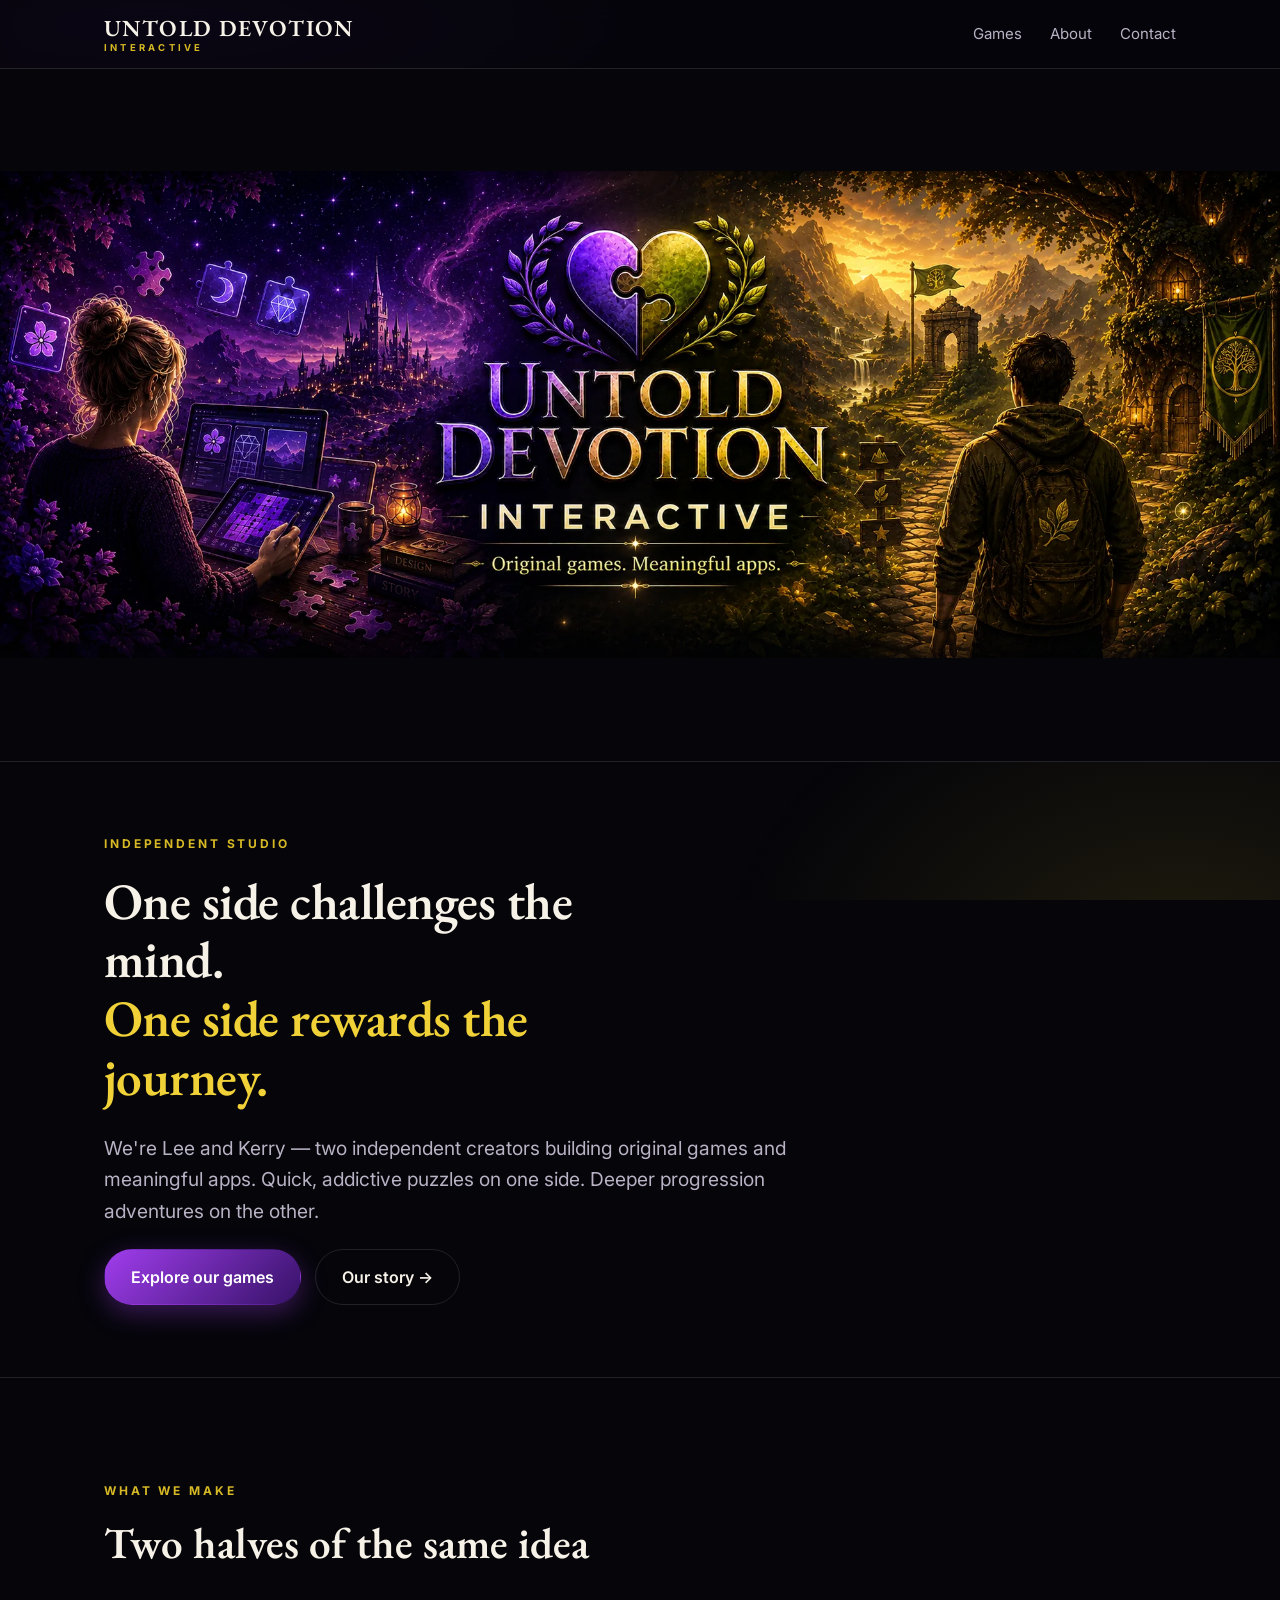
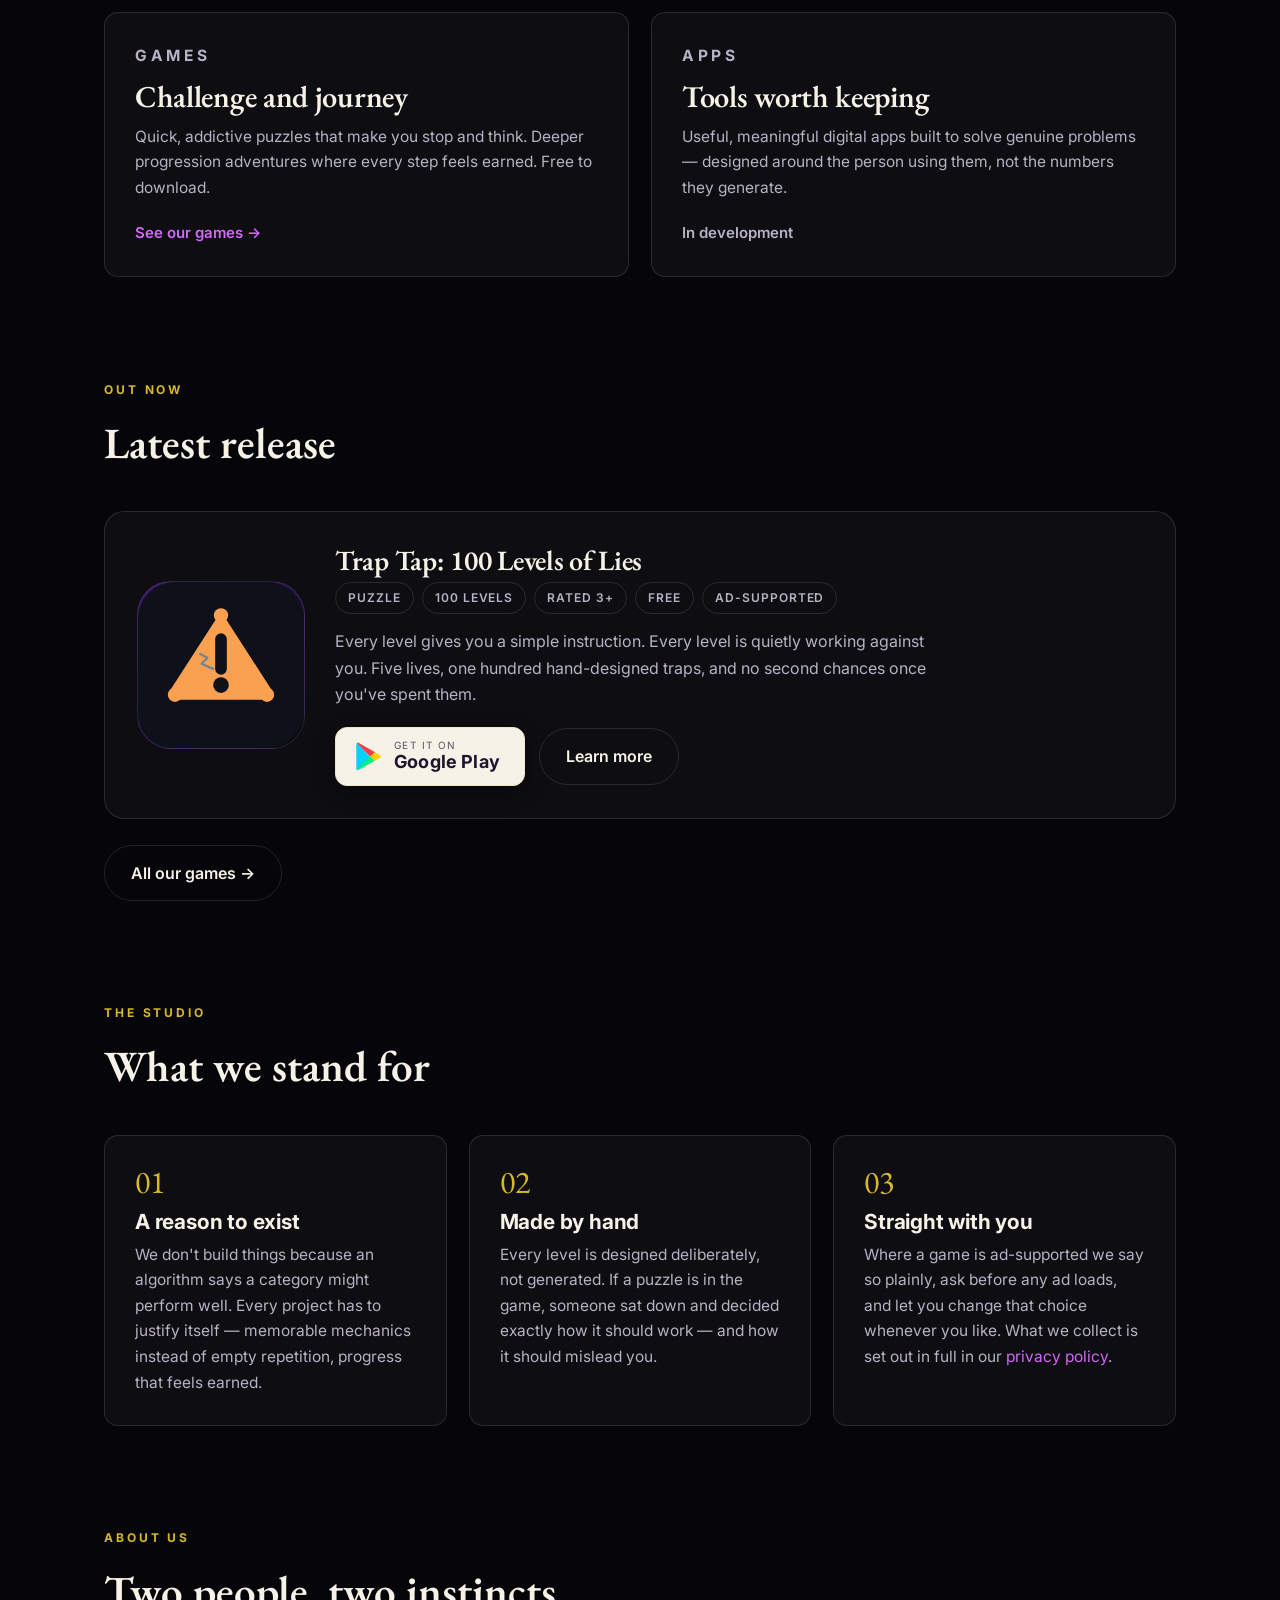
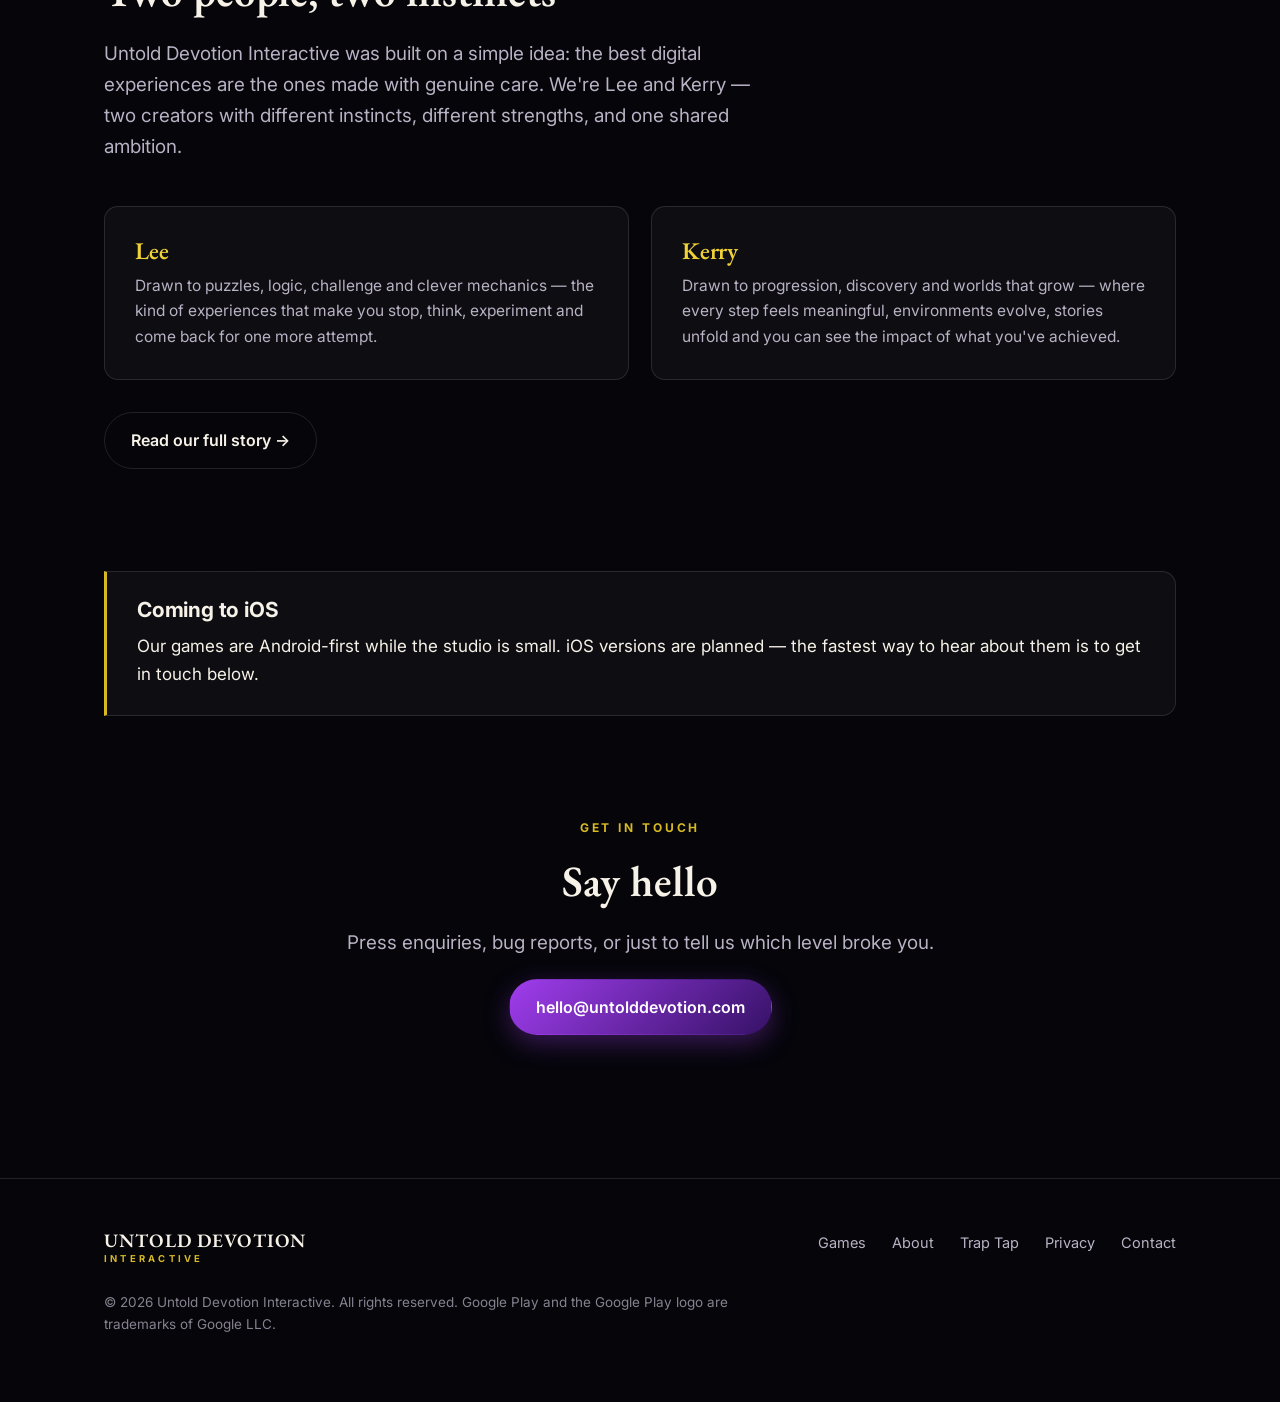
==== index.html @ 1ca79f48 "force redeploy" ====
<!DOCTYPE html>
<html lang="en-GB">
<head>
<meta charset="utf-8">
<meta name="viewport" content="width=device-width, initial-scale=1">
<title>Untold Devotion Interactive — Original games. Meaningful apps.</title>
<meta name="description" content="Untold Devotion Interactive is Lee and Kerry — two independent creators making original games and meaningful apps. Free to download on Google Play.">
<link rel="canonical" href="https://untolddevotion.com/">
<meta name="theme-color" content="#05050A">

<meta property="og:type" content="website">
<meta property="og:site_name" content="Untold Devotion Interactive">
<meta property="og:title" content="Untold Devotion Interactive">
<meta property="og:description" content="Original games. Meaningful apps. Made by two independent creators.">
<meta property="og:url" content="https://untolddevotion.com/">
<meta property="og:image" content="https://untolddevotion.com/assets/brand/og-image.jpg">
<meta name="twitter:card" content="summary_large_image">

<link rel="icon" href="/favicon.ico" sizes="any">
<link rel="icon" href="/assets/brand/mark.svg" type="image/svg+xml">
<link rel="apple-touch-icon" href="/assets/brand/touch-icon.png">

<link rel="preconnect" href="https://fonts.googleapis.com">
<link rel="preconnect" href="https://fonts.gstatic.com" crossorigin>
<link href="https://fonts.googleapis.com/css2?family=EB+Garamond:wght@500;600&family=Inter:wght@400;600;700&display=swap" rel="stylesheet">
<link rel="stylesheet" href="/assets/site.css">
<link rel="preload" as="image" href="/assets/brand/banner.webp" type="image/webp" media="(min-width: 701px)">

<script type="application/ld+json">
{
  "@context": "https://schema.org",
  "@type": "Organization",
  "name": "Untold Devotion Interactive",
  "url": "https://untolddevotion.com/",
  "logo": "https://untolddevotion.com/assets/brand/og-image.jpg",
  "description": "Independent studio founded by Lee and Kerry, making original games and meaningful apps.",
  "founder": [{"@type":"Person","name":"Lee"},{"@type":"Person","name":"Kerry"}]
}
</script>
</head>
<body>
<a class="skip" href="#main">Skip to content</a>

<header class="site-header">
  <div class="wrap">
    <a class="brand" href="/">
      <span class="brand-name">Untold Devotion</span>
      <span class="brand-sub">Interactive</span>
    </a>
    <nav class="nav" aria-label="Main">
      <a href="/games/">Games</a>
      <a href="/about/">About</a>
      <a href="/#contact">Contact</a>
    </nav>
  </div>
</header>

<main id="main">

  <section class="banner" aria-label="Untold Devotion Interactive">
    <picture>
      <source media="(max-width: 700px)" type="image/webp" srcset="/assets/brand/banner-mobile.webp">
      <source media="(max-width: 700px)" srcset="/assets/brand/banner-mobile.jpg">
      <source type="image/webp" srcset="/assets/brand/banner.webp">
      <img src="/assets/brand/banner.jpg"
           alt="Untold Devotion Interactive — a purple, star-lit world of puzzles on one side and a golden, sunlit path through woodland on the other"
           width="2000" height="761" fetchpriority="high"
           onerror="this.closest('.banner').remove()">
    </picture>
  </section>

  <section class="hero" style="padding-block:clamp(40px,6vw,72px)">
    <div class="wrap">
      <p class="eyebrow">Independent Studio</p>
      <h1 style="font-size:clamp(2.1rem,4.4vw,3.2rem);max-width:22ch">One side challenges the mind.<br><span class="gold">One side rewards the journey.</span></h1>
      <p class="lede" style="font-size:1.2rem">We're Lee and Kerry — two independent creators building original games and meaningful apps. Quick, addictive puzzles on one side. Deeper progression adventures on the other.</p>
      <div class="btn-row">
        <a class="btn btn-primary" href="/games/">Explore our games</a>
        <a class="btn btn-ghost" href="/about/">Our story →</a>
      </div>
    </div>
  </section>

  <hr class="rule">

  <section id="what-we-make">
    <div class="wrap">
      <div class="section-head">
        <p class="eyebrow">What we make</p>
        <h2>Two halves of the same idea</h2>
      </div>

      <div class="grid grid-2">
        <a class="card route-card" href="/games/">
          <p class="eyebrow" style="margin-bottom:10px">Games</p>
          <h3 style="font-family:var(--display);font-size:1.9rem;font-weight:600;margin-bottom:10px">Challenge and journey</h3>
          <p style="margin-bottom:18px">Quick, addictive puzzles that make you stop and think. Deeper progression adventures where every step feels earned. Free to download.</p>
          <span class="route-link">See our games →</span>
        </a>

        <div class="card">
          <p class="eyebrow" style="margin-bottom:10px">Apps</p>
          <h3 style="font-family:var(--display);font-size:1.9rem;font-weight:600;margin-bottom:10px">Tools worth keeping</h3>
          <p style="margin-bottom:18px">Useful, meaningful digital apps built to solve genuine problems — designed around the person using them, not the numbers they generate.</p>
          <span class="route-link" style="color:var(--text-dim)">In development</span>
        </div>
      </div>
    </div>
  </section>

  <section id="games" style="padding-top:0">
    <div class="wrap">
      <div class="section-head">
        <p class="eyebrow">Out now</p>
        <h2>Latest release</h2>
      </div>

      <article class="game-card">
        <div class="art">
          <img src="/assets/games/traptap/icon.svg" alt="Trap Tap app icon" width="512" height="512">
        </div>
        <div>
          <h3>Trap Tap: 100 Levels of Lies</h3>
          <ul class="meta">
            <li>Puzzle</li>
            <li>100 Levels</li>
            <li>Rated 3+</li>
            <li>Free</li>
            <li>Ad-supported</li>
          </ul>
          <p class="lede" style="font-size:1rem;margin-bottom:20px">Every level gives you a simple instruction. Every level is quietly working against you. Five lives, one hundred hand-designed traps, and no second chances once you've spent them.</p>
          <div class="btn-row">
            <a class="badge-store" href="https://play.google.com/store/apps/details?id=com.untolddevotion.traptap" target="_blank" rel="noopener">
              <svg viewBox="0 0 512 566" aria-hidden="true" focusable="false">
                <path fill="#00D2FF" d="M22 8C12 18 6 34 6 55v456c0 21 6 37 16 47l3 2 256-256v-6L25 6z"/>
                <path fill="#FFCE00" d="M366 369l-85-85v-6l85-85 2 1 101 57c29 16 29 43 0 60l-101 57z"/>
                <path fill="#00F076" d="M368 368l-87-87L22 540c10 10 25 11 43 1l303-173"/>
                <path fill="#FF3A44" d="M368 194L65 22C47 11 32 13 22 23l259 258z"/>
              </svg>
              <span class="badge-text">
                <span class="badge-small">Get it on</span>
                <span class="badge-big">Google Play</span>
              </span>
            </a>
            <a class="btn btn-ghost" href="/traptap/">Learn more</a>
          </div>
        </div>
      </article>

      <div class="btn-row" style="margin-top:26px">
        <a class="btn btn-ghost" href="/games/">All our games →</a>
      </div>
    </div>
  </section>

  <section id="studio" style="padding-top:0">
    <div class="wrap">
      <div class="section-head">
        <p class="eyebrow">The Studio</p>
        <h2>What we stand for</h2>
      </div>
      <div class="grid grid-3">
        <div class="card">
          <div class="num">01</div>
          <h3>A reason to exist</h3>
          <p>We don't build things because an algorithm says a category might perform well. Every project has to justify itself — memorable mechanics instead of empty repetition, progress that feels earned.</p>
        </div>
        <div class="card">
          <div class="num">02</div>
          <h3>Made by hand</h3>
          <p>Every level is designed deliberately, not generated. If a puzzle is in the game, someone sat down and decided exactly how it should work — and how it should mislead you.</p>
        </div>
        <div class="card">
          <div class="num">03</div>
          <h3>Straight with you</h3>
          <p>Where a game is ad-supported we say so plainly, ask before any ad loads, and let you change that choice whenever you like. What we collect is set out in full in our <a href="/privacy/">privacy policy</a>.</p>
        </div>
      </div>
    </div>
  </section>

  <section id="about" style="padding-top:0">
    <div class="wrap">
      <div class="section-head">
        <p class="eyebrow">About Us</p>
        <h2>Two people, two instincts</h2>
        <p class="lede">Untold Devotion Interactive was built on a simple idea: the best digital experiences are the ones made with genuine care. We're Lee and Kerry — two creators with different instincts, different strengths, and one shared ambition.</p>
      </div>
      <div class="grid grid-2">
        <div class="card">
          <h3 class="gold" style="font-family:var(--display);font-size:1.5rem;font-weight:600">Lee</h3>
          <p>Drawn to puzzles, logic, challenge and clever mechanics — the kind of experiences that make you stop, think, experiment and come back for one more attempt.</p>
        </div>
        <div class="card">
          <h3 class="gold" style="font-family:var(--display);font-size:1.5rem;font-weight:600">Kerry</h3>
          <p>Drawn to progression, discovery and worlds that grow — where every step feels meaningful, environments evolve, stories unfold and you can see the impact of what you've achieved.</p>
        </div>
      </div>
      <div class="btn-row" style="margin-top:32px">
        <a class="btn btn-ghost" href="/about/">Read our full story →</a>
      </div>
    </div>
  </section>

  <section class="cta-band" style="padding-top:0">
    <div class="wrap">
      <div class="callout" style="text-align:left">
        <h3>Coming to iOS</h3>
        <p>Our games are Android-first while the studio is small. iOS versions are planned — the fastest way to hear about them is to get in touch below.</p>
      </div>
    </div>
  </section>

  <section id="contact" style="padding-top:0">
    <div class="wrap cta-band">
      <p class="eyebrow">Get in touch</p>
      <h2>Say hello</h2>
      <p class="lede" style="margin-inline:auto;text-align:center">Press enquiries, bug reports, or just to tell us which level broke you.</p>
      <div class="btn-row">
        <a class="btn btn-primary" href="mailto:hello@untolddevotion.com">hello@untolddevotion.com</a>
      </div>
    </div>
  </section>

</main>

<footer class="site-footer">
  <div class="wrap">
    <div class="footer-grid">
      <div>
        <a class="brand" href="/">
          <span class="brand-name" style="font-size:19px">Untold Devotion</span>
          <span class="brand-sub">Interactive</span>
        </a>
      </div>
      <nav class="footer-links" aria-label="Footer">
        <a href="/games/">Games</a>
        <a href="/about/">About</a>
        <a href="/traptap/">Trap Tap</a>
        <a href="/privacy/">Privacy</a>
        <a href="mailto:hello@untolddevotion.com">Contact</a>
      </nav>
    </div>
    <p class="footer-legal">
      © <span id="yr">2026</span> Untold Devotion Interactive. All rights reserved.
      Google Play and the Google Play logo are trademarks of Google LLC.
    </p>
  </div>
</footer>

<script>document.getElementById('yr').textContent = new Date().getFullYear();</script>
</body>
</html>
---- assets/site.css ----
/* Untold Devotion Interactive — site styles
   Brand kit v1.1. Locked palette: purple + gold on midnight. */

:root {
  --midnight: #05050A;
  --disc-midnight: #0B0A13;
  --deep-violet: #361267;
  --purple: #A03DED;
  --lilac: #D468F9;
  --gold: #D7B925;
  --warm-gold: #F0D238;
  --antique-gold: #897708;
  --cream: #F7F2E8;
  --seam-cream: #F4E4C2;
  --ink: #20142F;

  --text: var(--cream);
  --text-dim: #b9b2c4;
  --hairline: rgba(247, 242, 232, 0.12);
  --surface: rgba(247, 242, 232, 0.035);

  --display: "EB Garamond", Georgia, "Times New Roman", serif;
  --ui: "Inter", -apple-system, BlinkMacSystemFont, "Segoe UI", Roboto, sans-serif;

  --maxw: 1120px;
  --radius: 14px;
}

*, *::before, *::after { box-sizing: border-box; }

html { scroll-behavior: smooth; -webkit-text-size-adjust: 100%; }

body {
  margin: 0;
  background: var(--midnight);
  color: var(--text);
  font-family: var(--ui);
  font-size: 17px;
  line-height: 1.65;
  -webkit-font-smoothing: antialiased;
}

/* Ambient brand glow, purple top-left into gold bottom-right */
body::before {
  content: "";
  position: fixed;
  inset: 0;
  z-index: -1;
  background:
    radial-gradient(58rem 40rem at 12% -8%, rgba(160, 61, 237, 0.20), transparent 62%),
    radial-gradient(48rem 34rem at 92% 108%, rgba(215, 185, 37, 0.13), transparent 60%);
  pointer-events: none;
}

img, svg { max-width: 100%; height: auto; display: block; }

a { color: var(--lilac); text-decoration: none; }
a:hover { text-decoration: underline; }

:focus-visible {
  outline: 3px solid var(--warm-gold);
  outline-offset: 3px;
  border-radius: 4px;
}

.wrap { width: 100%; max-width: var(--maxw); margin-inline: auto; padding-inline: 24px; }

.skip {
  position: absolute; left: -9999px;
  background: var(--cream); color: var(--ink);
  padding: 12px 18px; border-radius: 0 0 8px 0; font-weight: 600; z-index: 100;
}
.skip:focus { left: 0; top: 0; }

/* ---------- Header ---------- */

.site-header {
  position: sticky; top: 0; z-index: 50;
  background: rgba(5, 5, 10, 0.82);
  backdrop-filter: saturate(160%) blur(14px);
  border-bottom: 1px solid var(--hairline);
}
.site-header .wrap {
  display: flex; align-items: center; justify-content: space-between;
  gap: 24px; min-height: 68px;
}

/* Wordmark — type only, no mark */
.brand { display: block; color: var(--cream); line-height: 1; }
.brand:hover { text-decoration: none; }
.brand:hover .brand-name { color: var(--warm-gold); }
.brand-name {
  display: block;
  font-family: var(--display);
  font-size: 23px; font-weight: 600; letter-spacing: 0.06em; line-height: 1.05;
  text-transform: uppercase;
  transition: color .18s ease;
}
.brand-sub {
  display: block; margin-top: 3px;
  font-size: 9.5px; letter-spacing: 0.34em; text-transform: uppercase;
  color: var(--gold); font-weight: 700; line-height: 1;
}

/* ---------- Banner hero (homepage) ---------- */

.banner {
  position: relative;
  width: 100%;
  border-bottom: 1px solid var(--hairline);
  background: var(--midnight);
  overflow: hidden;
}
.banner img {
  width: 100%; height: auto; display: block;
}
/* Feather the artwork into the page background at the bottom edge */
.banner::after {
  content: "";
  position: absolute; left: 0; right: 0; bottom: -1px; height: 22%;
  background: linear-gradient(to bottom, rgba(5,5,10,0), var(--midnight));
  pointer-events: none;
}
.banner-tagline {
  text-align: center;
  padding: 26px 24px 0;
  font-size: 1.06rem; color: var(--text-dim);
  max-width: 60ch; margin-inline: auto;
}

.nav { display: flex; align-items: center; gap: 28px; font-size: 15px; }
.nav a { color: var(--text-dim); }
.nav a:hover, .nav a[aria-current="page"] { color: var(--cream); text-decoration: none; }

/* ---------- Buttons ---------- */

.btn {
  display: inline-flex; align-items: center; justify-content: center; gap: 10px;
  font-family: var(--ui); font-size: 16px; font-weight: 600;
  padding: 14px 26px; border-radius: 999px; border: 1px solid transparent;
  cursor: pointer; transition: transform .15s ease, box-shadow .15s ease, background .15s ease;
}
.btn:hover { text-decoration: none; transform: translateY(-2px); }

.btn-primary {
  background: linear-gradient(135deg, var(--purple), var(--deep-violet));
  color: #fff;
  box-shadow: 0 8px 26px rgba(160, 61, 237, 0.34);
}
.btn-primary:hover { box-shadow: 0 12px 34px rgba(160, 61, 237, 0.46); }

.btn-ghost { background: transparent; border-color: var(--hairline); color: var(--cream); }
.btn-ghost:hover { border-color: var(--gold); color: var(--warm-gold); }

.btn[aria-disabled="true"] {
  opacity: .45; cursor: not-allowed; pointer-events: none;
}

.btn-row { display: flex; flex-wrap: wrap; gap: 14px; align-items: center; }

/* Play badge — text lockup, no third-party image dependency */
.badge-store {
  display: inline-flex; align-items: center; gap: 12px;
  padding: 12px 24px 12px 20px; border-radius: 12px;
  background: var(--cream); color: var(--ink);
  border: 1px solid var(--seam-cream);
  transition: transform .15s ease, box-shadow .15s ease;
  box-shadow: 0 6px 22px rgba(0,0,0,.4);
}
.badge-store:hover { text-decoration: none; transform: translateY(-2px); box-shadow: 0 10px 30px rgba(0,0,0,.5); }
.badge-store svg { width: 26px; height: 29px; flex: none; }
.badge-store .badge-text { display: flex; flex-direction: column; line-height: 1.15; }
.badge-store .badge-small { font-size: 10px; letter-spacing: .14em; text-transform: uppercase; opacity: .72; }
.badge-store .badge-big { font-size: 18px; font-weight: 700; letter-spacing: .01em; }

.badge-soon {
  display: inline-flex; align-items: center; gap: 12px;
  padding: 12px 24px 12px 20px; border-radius: 12px;
  border: 1px dashed var(--hairline); color: var(--text-dim); background: transparent;
}
.badge-soon svg { width: 26px; height: 29px; flex: none; opacity: .5; }
.badge-soon .badge-text { display: flex; flex-direction: column; line-height: 1.15; }
.badge-soon .badge-small { font-size: 10px; letter-spacing: .14em; text-transform: uppercase; opacity: .7; }
.badge-soon .badge-big { font-size: 18px; font-weight: 700; }

/* ---------- Typography ---------- */

h1, h2, h3 { font-family: var(--display); font-weight: 600; line-height: 1.15; margin: 0 0 .5em; }
h1 { font-size: clamp(2.6rem, 6.5vw, 4.4rem); letter-spacing: -0.01em; }
h2 { font-size: clamp(1.9rem, 3.6vw, 2.7rem); }
h3 { font-size: 1.3rem; font-family: var(--ui); font-weight: 700; letter-spacing: -0.01em; }
p { margin: 0 0 1.1em; }

.eyebrow {
  font-family: var(--ui); font-size: 12px; font-weight: 700;
  letter-spacing: 0.24em; text-transform: uppercase; color: var(--gold);
  margin-bottom: 18px;
}
.lede { font-size: 1.18rem; color: var(--text-dim); max-width: 62ch; }
.gold { color: var(--warm-gold); }
.rule { height: 1px; background: var(--hairline); border: 0; margin: 0; }

section { padding-block: clamp(56px, 8vw, 104px); }
.section-head { max-width: 62ch; margin-bottom: 44px; }

/* ---------- Hero ---------- */

.hero { padding-block: clamp(64px, 11vw, 132px); }
.hero-grid {
  display: grid; grid-template-columns: 1.15fr .85fr;
  gap: clamp(32px, 6vw, 72px); align-items: center;
}
.hero-art { display: flex; justify-content: center; }
.hero-art img { width: min(340px, 78%); filter: drop-shadow(0 24px 60px rgba(160, 61, 237, .42)); }

/* ---------- Cards ---------- */

.grid { display: grid; gap: 22px; }
.grid-3 { grid-template-columns: repeat(3, 1fr); }
.grid-2 { grid-template-columns: repeat(2, 1fr); }

.card {
  background: var(--surface);
  border: 1px solid var(--hairline);
  border-radius: var(--radius);
  padding: 30px;
}
.card h3 { margin-bottom: 8px; }
.card p { color: var(--text-dim); margin: 0; font-size: 15.5px; }
.card .num {
  font-family: var(--display); font-size: 2rem; color: var(--gold);
  line-height: 1; margin-bottom: 12px;
}

/* Route cards — homepage Games / Apps split */
.route-card { display: block; color: var(--text); transition: border-color .2s ease, transform .2s ease; }
.route-card:hover { text-decoration: none; border-color: rgba(215,185,37,.45); transform: translateY(-3px); }
.route-card p { color: var(--text-dim); }
.route-link { font-weight: 600; font-size: 15px; color: var(--lilac); }
.route-card:hover .route-link { color: var(--warm-gold); }

/* Game card */
.game-card {
  display: grid; grid-template-columns: 168px 1fr; gap: 30px; align-items: center;
  background: var(--surface); border: 1px solid var(--hairline);
  border-radius: 20px; padding: 32px;
  transition: border-color .2s ease, transform .2s ease;
}
.game-card:hover { border-color: rgba(215,185,37,.4); transform: translateY(-3px); }
.game-card .art {
  width: 168px; height: 168px; border-radius: 34px; overflow: hidden;
  background: linear-gradient(150deg, var(--deep-violet), var(--midnight));
  display: grid; place-items: center;
  border: 1px solid var(--hairline);
}
.game-card .art img { width: 100%; height: 100%; object-fit: cover; }
.game-card h3 { font-family: var(--display); font-size: 1.75rem; font-weight: 600; margin-bottom: 6px; }
.meta { display: flex; flex-wrap: wrap; gap: 8px; margin: 0 0 14px; padding: 0; list-style: none; }
.meta li {
  font-size: 12px; letter-spacing: .08em; text-transform: uppercase; font-weight: 600;
  padding: 5px 12px; border-radius: 999px;
  border: 1px solid var(--hairline); color: var(--text-dim);
}

/* Screenshots */
.shots {
  display: grid; grid-auto-flow: column; grid-auto-columns: minmax(232px, 1fr);
  gap: 20px; overflow-x: auto; padding-bottom: 14px;
  scroll-snap-type: x mandatory;
}
.shot {
  aspect-ratio: 9 / 19.5; border-radius: 20px; overflow: hidden;
  background: linear-gradient(160deg, var(--disc-midnight), #150d24);
  border: 1px solid var(--hairline);
  display: grid; place-items: center; text-align: center;
  color: var(--text-dim); font-size: 13px; padding: 20px;
  scroll-snap-align: start;
}
.shot img { width: 100%; height: 100%; object-fit: cover; }

/* Policy table */
.table-wrap { overflow-x: auto; -webkit-overflow-scrolling: touch; }
.policy-table {
  width: 100%; border-collapse: collapse; min-width: 560px;
  font-size: 15.5px; background: var(--surface);
  border: 1px solid var(--hairline); border-radius: var(--radius);
  overflow: hidden;
}
.policy-table th, .policy-table td {
  padding: 16px 20px; text-align: left; vertical-align: top;
  border-bottom: 1px solid var(--hairline);
}
.policy-table th {
  font-size: 12px; letter-spacing: .12em; text-transform: uppercase;
  color: var(--gold); font-weight: 700;
}
.policy-table tbody tr:last-child td { border-bottom: 0; }
.policy-table td { color: var(--text-dim); }
.policy-table td strong { color: var(--cream); }

/* Callout */
.callout {
  border: 1px solid var(--hairline); border-left: 3px solid var(--gold);
  background: var(--surface); border-radius: 0 var(--radius) var(--radius) 0;
  padding: 26px 30px;
}
.callout p:last-child { margin-bottom: 0; }

/* CTA band */
.cta-band { text-align: center; }
.cta-band .btn-row { justify-content: center; }

/* ---------- Prose (privacy, legal) ---------- */

.prose { max-width: 72ch; }
.prose h2 { margin-top: 2em; }
.prose ul { padding-left: 1.3em; color: var(--text-dim); }
.prose li { margin-bottom: .5em; }
.prose .updated { color: var(--text-dim); font-size: 15px; }

/* ---------- Footer ---------- */

.site-footer {
  border-top: 1px solid var(--hairline);
  padding-block: 52px; margin-top: 40px;
  color: var(--text-dim); font-size: 14.5px;
}
.footer-grid { display: flex; flex-wrap: wrap; gap: 32px; justify-content: space-between; align-items: flex-start; }
.footer-links { display: flex; flex-wrap: wrap; gap: 26px; }
.footer-links a { color: var(--text-dim); }
.footer-links a:hover { color: var(--cream); }
.footer-legal { margin-top: 28px; font-size: 13.5px; opacity: .72; max-width: 70ch; }

/* ---------- Responsive ---------- */

@media (max-width: 900px) {
  .hero-grid { grid-template-columns: 1fr; text-align: left; }
  .hero-art { order: -1; }
  .hero-art img { width: min(220px, 55%); }
  .grid-3, .grid-2 { grid-template-columns: 1fr; }
  .game-card { grid-template-columns: 1fr; justify-items: start; }
  .nav { gap: 18px; font-size: 14px; }
  .brand-sub { display: none; }
  .brand-name { font-size: 17px; white-space: nowrap; }
  .brand img { width: 28px; height: 28px; }
  .site-header .wrap { gap: 14px; min-height: 60px; }
}

@media (max-width: 560px) {
  body { font-size: 16px; }
  .wrap { padding-inline: 18px; }
  .btn, .badge-store, .badge-soon { width: 100%; }
  .btn-row { gap: 10px; }
  .game-card .art { width: 128px; height: 128px; border-radius: 26px; }
  .card { padding: 24px; }
}

@media (prefers-reduced-motion: reduce) {
  html { scroll-behavior: auto; }
  * { transition: none !important; animation: none !important; }
}
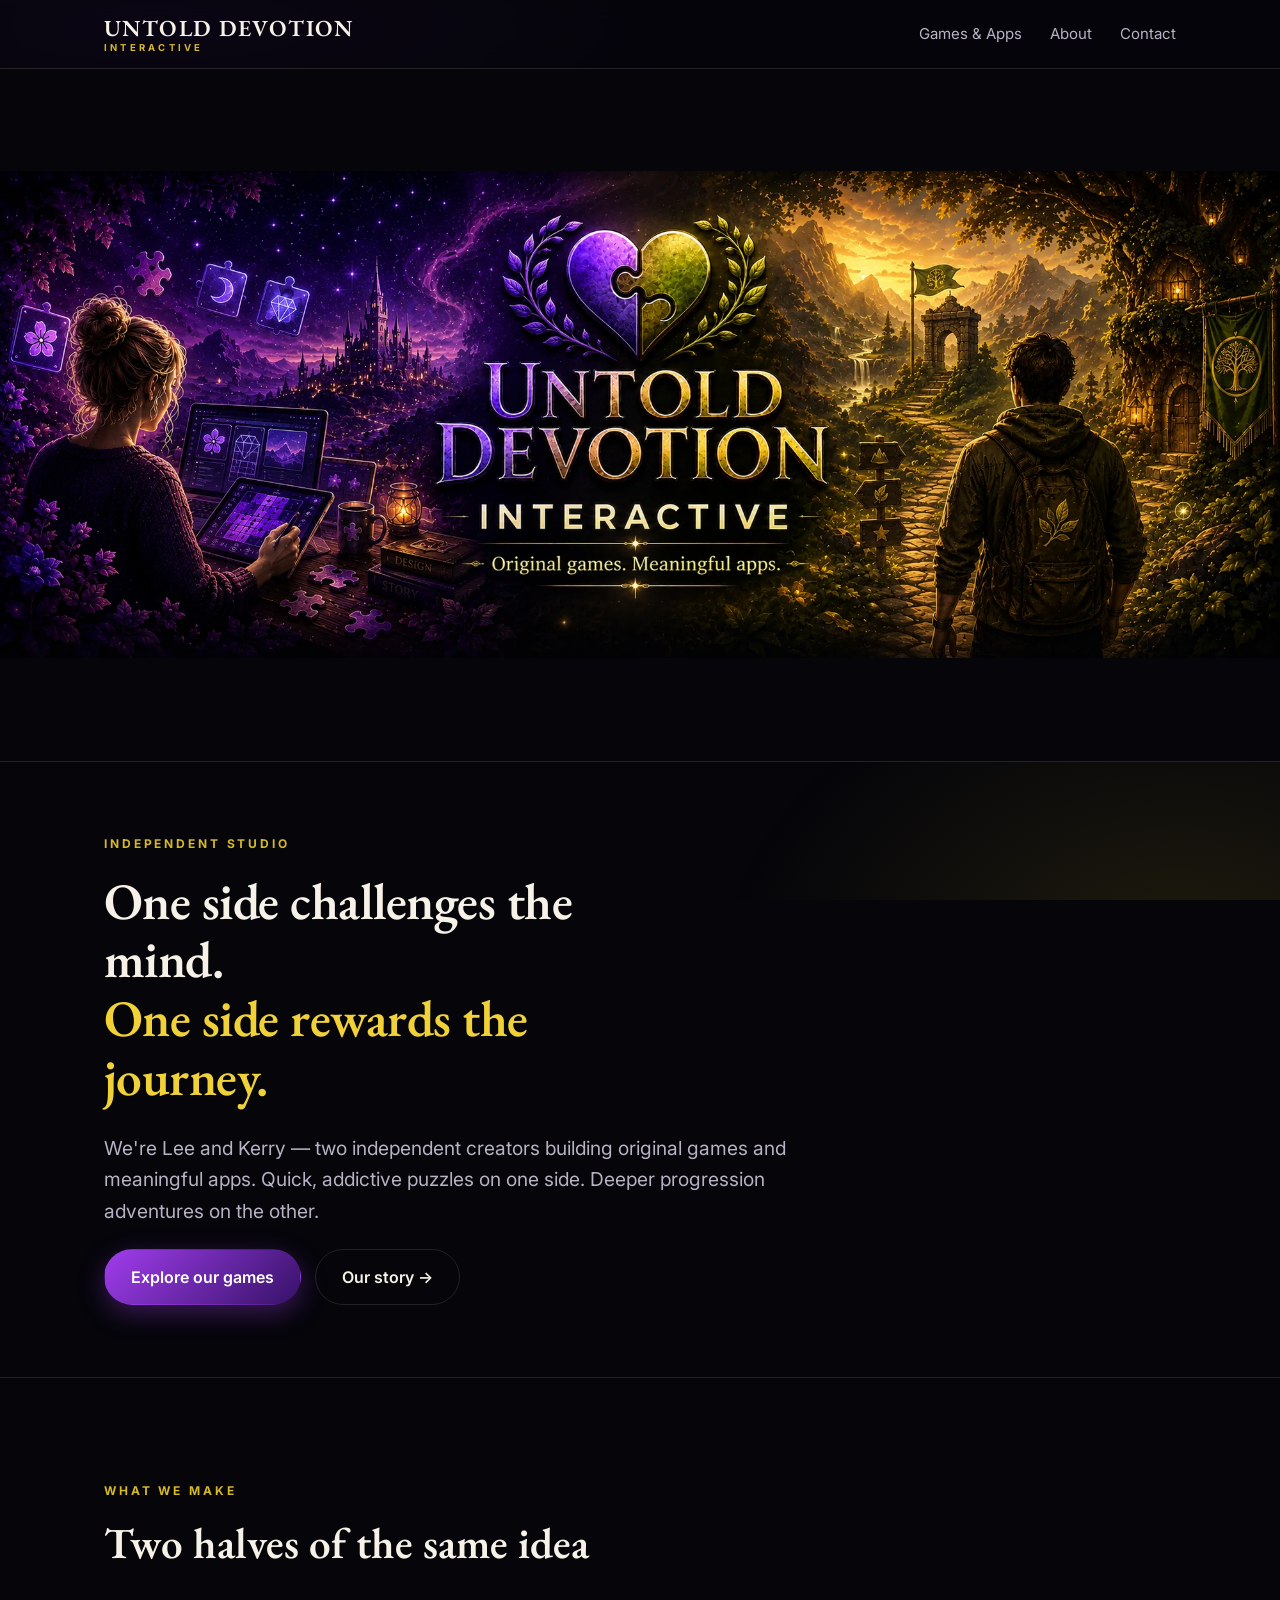
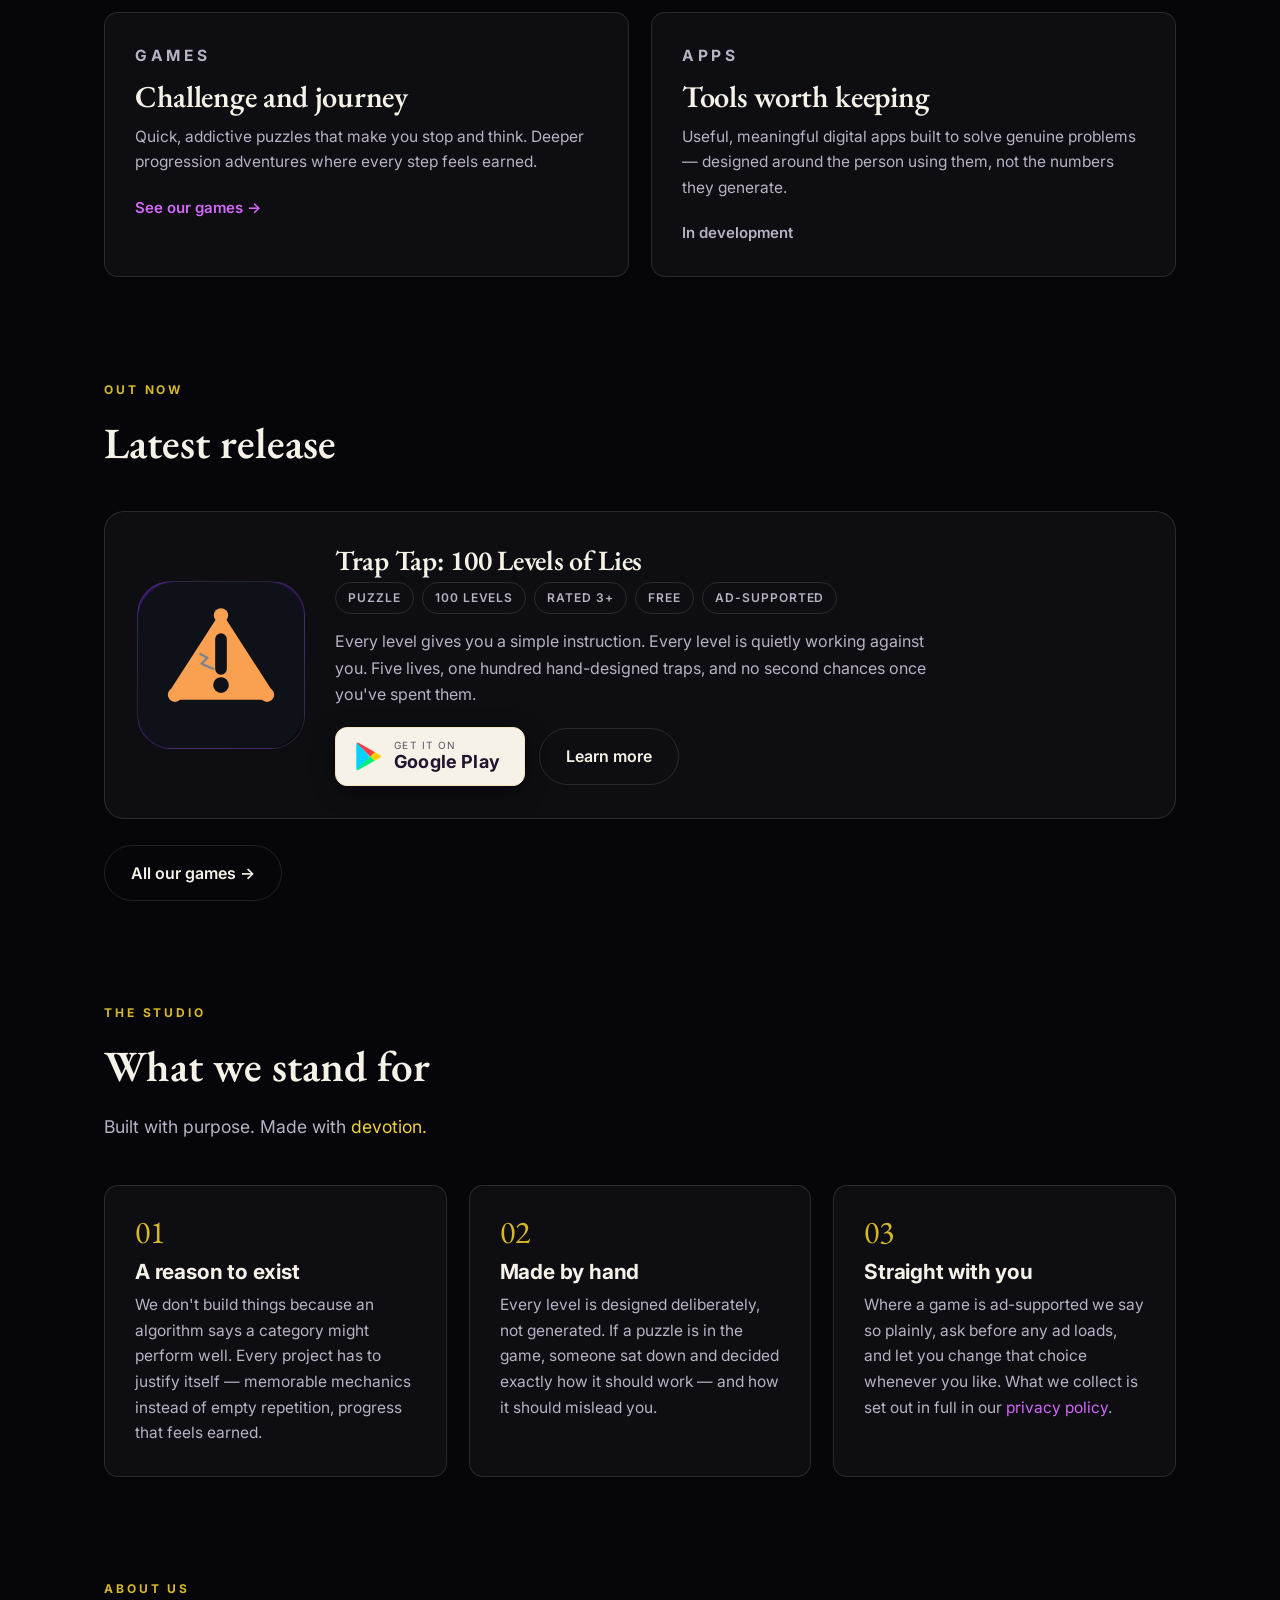
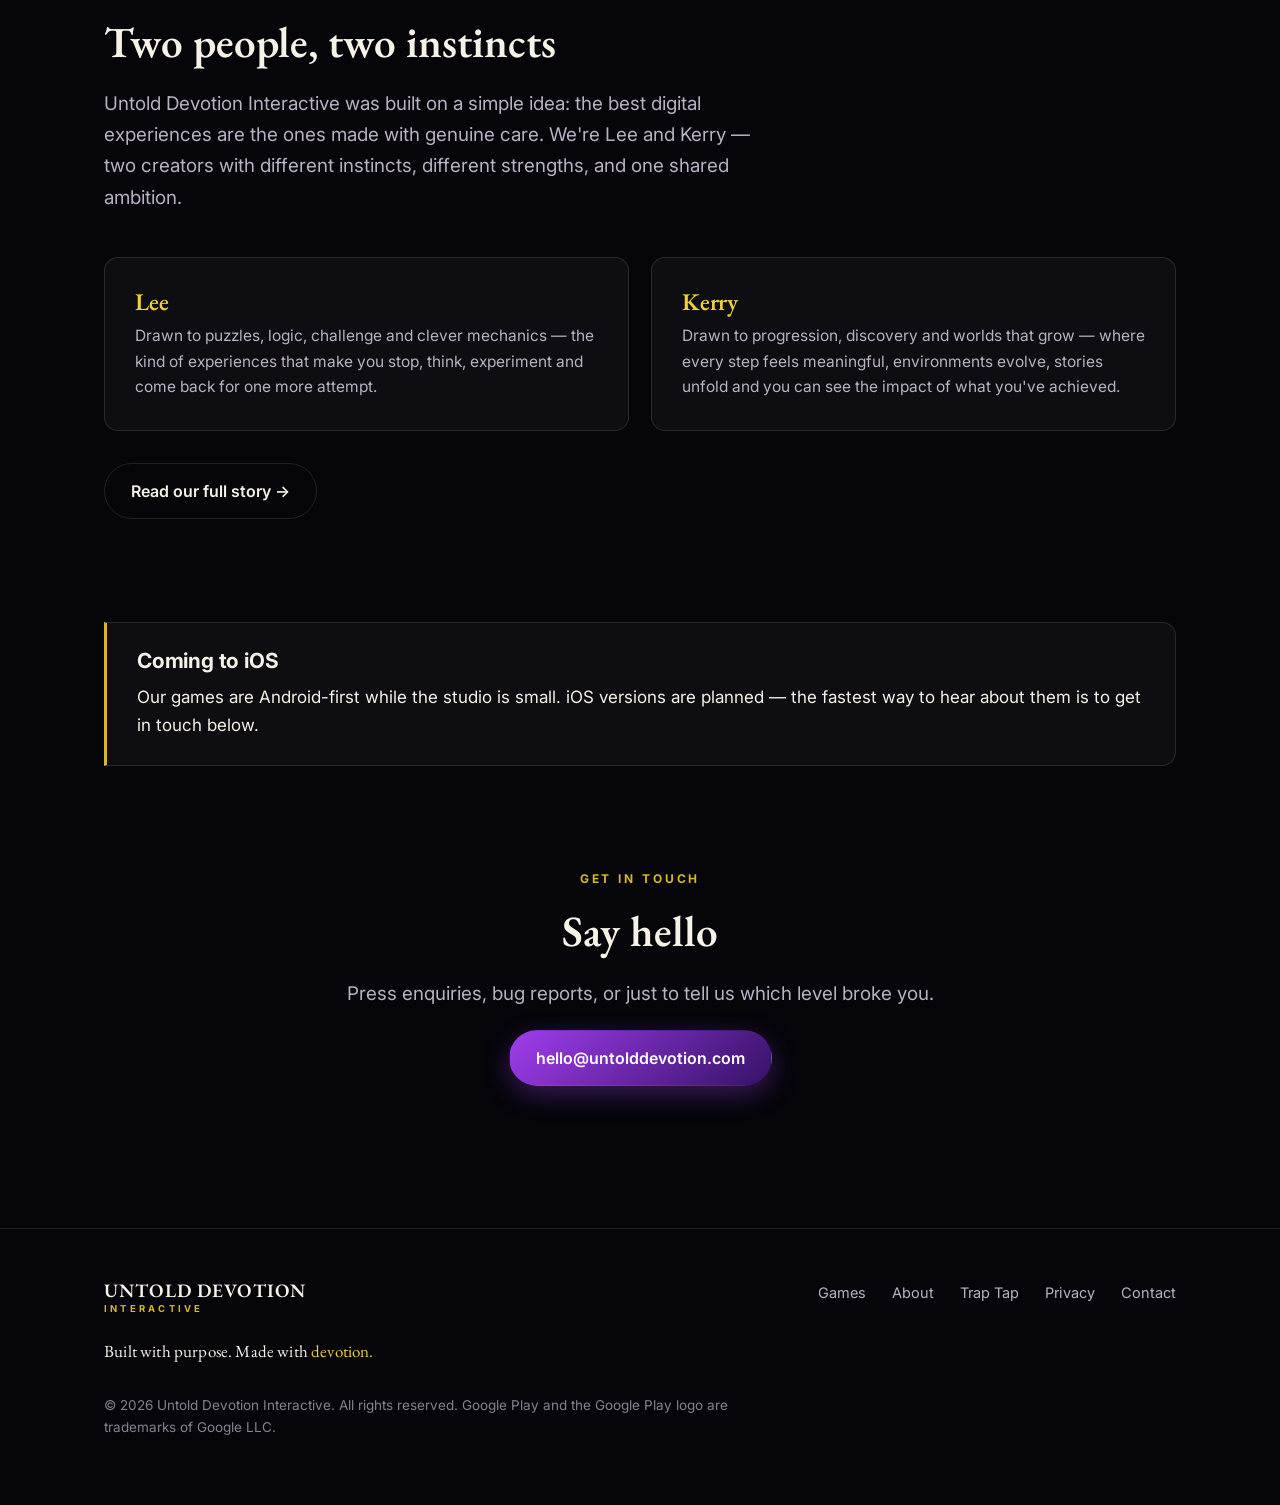
==== commit b0dc3ac6: "website update" ====
--- a/index.html
+++ b/index.html
@@ -4,7 +4,7 @@
 <meta charset="utf-8">
 <meta name="viewport" content="width=device-width, initial-scale=1">
 <title>Untold Devotion Interactive — Original games. Meaningful apps.</title>
-<meta name="description" content="Untold Devotion Interactive is Lee and Kerry — two independent creators making original games and meaningful apps. Free to download on Google Play.">
+<meta name="description" content="Untold Devotion Interactive is Lee and Kerry — two independent creators making original games and meaningful apps. Built with purpose. Made with devotion.">
 <link rel="canonical" href="https://untolddevotion.com/">
 <meta name="theme-color" content="#05050A">
 
@@ -48,7 +48,7 @@
       <span class="brand-sub">Interactive</span>
     </a>
     <nav class="nav" aria-label="Main">
-      <a href="/games/">Games</a>
+      <a href="/games/">Games &amp; Apps</a>
       <a href="/about/">About</a>
       <a href="/#contact">Contact</a>
     </nav>
@@ -94,7 +94,7 @@
         <a class="card route-card" href="/games/">
           <p class="eyebrow" style="margin-bottom:10px">Games</p>
           <h3 style="font-family:var(--display);font-size:1.9rem;font-weight:600;margin-bottom:10px">Challenge and journey</h3>
-          <p style="margin-bottom:18px">Quick, addictive puzzles that make you stop and think. Deeper progression adventures where every step feels earned. Free to download.</p>
+          <p style="margin-bottom:18px">Quick, addictive puzzles that make you stop and think. Deeper progression adventures where every step feels earned.</p>
           <span class="route-link">See our games →</span>
         </a>
 
@@ -158,6 +158,7 @@
       <div class="section-head">
         <p class="eyebrow">The Studio</p>
         <h2>What we stand for</h2>
+        <p class="lede" style="font-size:1.1rem">Built with purpose. Made with <span class="gold">devotion.</span></p>
       </div>
       <div class="grid grid-3">
         <div class="card">
@@ -241,6 +242,7 @@
         <a href="mailto:hello@untolddevotion.com">Contact</a>
       </nav>
     </div>
+    <p class="footer-tagline">Built with purpose. Made with <span class="gold">devotion.</span></p>
     <p class="footer-legal">
       © <span id="yr">2026</span> Untold Devotion Interactive. All rights reserved.
       Google Play and the Google Play logo are trademarks of Google LLC.
--- a/assets/site.css
+++ b/assets/site.css
@@ -262,6 +262,33 @@
   border: 1px solid var(--hairline); color: var(--text-dim);
 }
 
+/* In-development card treatment */
+.art-placeholder {
+  position: relative;
+  background:
+    radial-gradient(120% 100% at 30% 20%, rgba(160,61,237,.32), transparent 60%),
+    linear-gradient(150deg, var(--deep-violet), var(--midnight));
+}
+.art-initial {
+  font-family: var(--display);
+  font-size: 4.2rem; font-weight: 600; line-height: 1;
+  color: var(--gold); opacity: .85;
+  text-shadow: 0 2px 18px rgba(215,185,37,.25);
+}
+.meta-dev { border-color: rgba(215,185,37,.45) !important; color: var(--warm-gold) !important; }
+.teaser {
+  font-family: var(--display);
+  font-size: 1.32rem; line-height: 1.35; color: var(--warm-gold);
+  margin: 0 0 12px;
+}
+
+/* Footer tagline */
+.footer-tagline {
+  font-family: var(--display);
+  font-size: 1.06rem; color: var(--cream);
+  margin: 24px 0 0; letter-spacing: .01em;
+}
+
 /* Screenshots */
 .shots {
   display: grid; grid-auto-flow: column; grid-auto-columns: minmax(232px, 1fr);
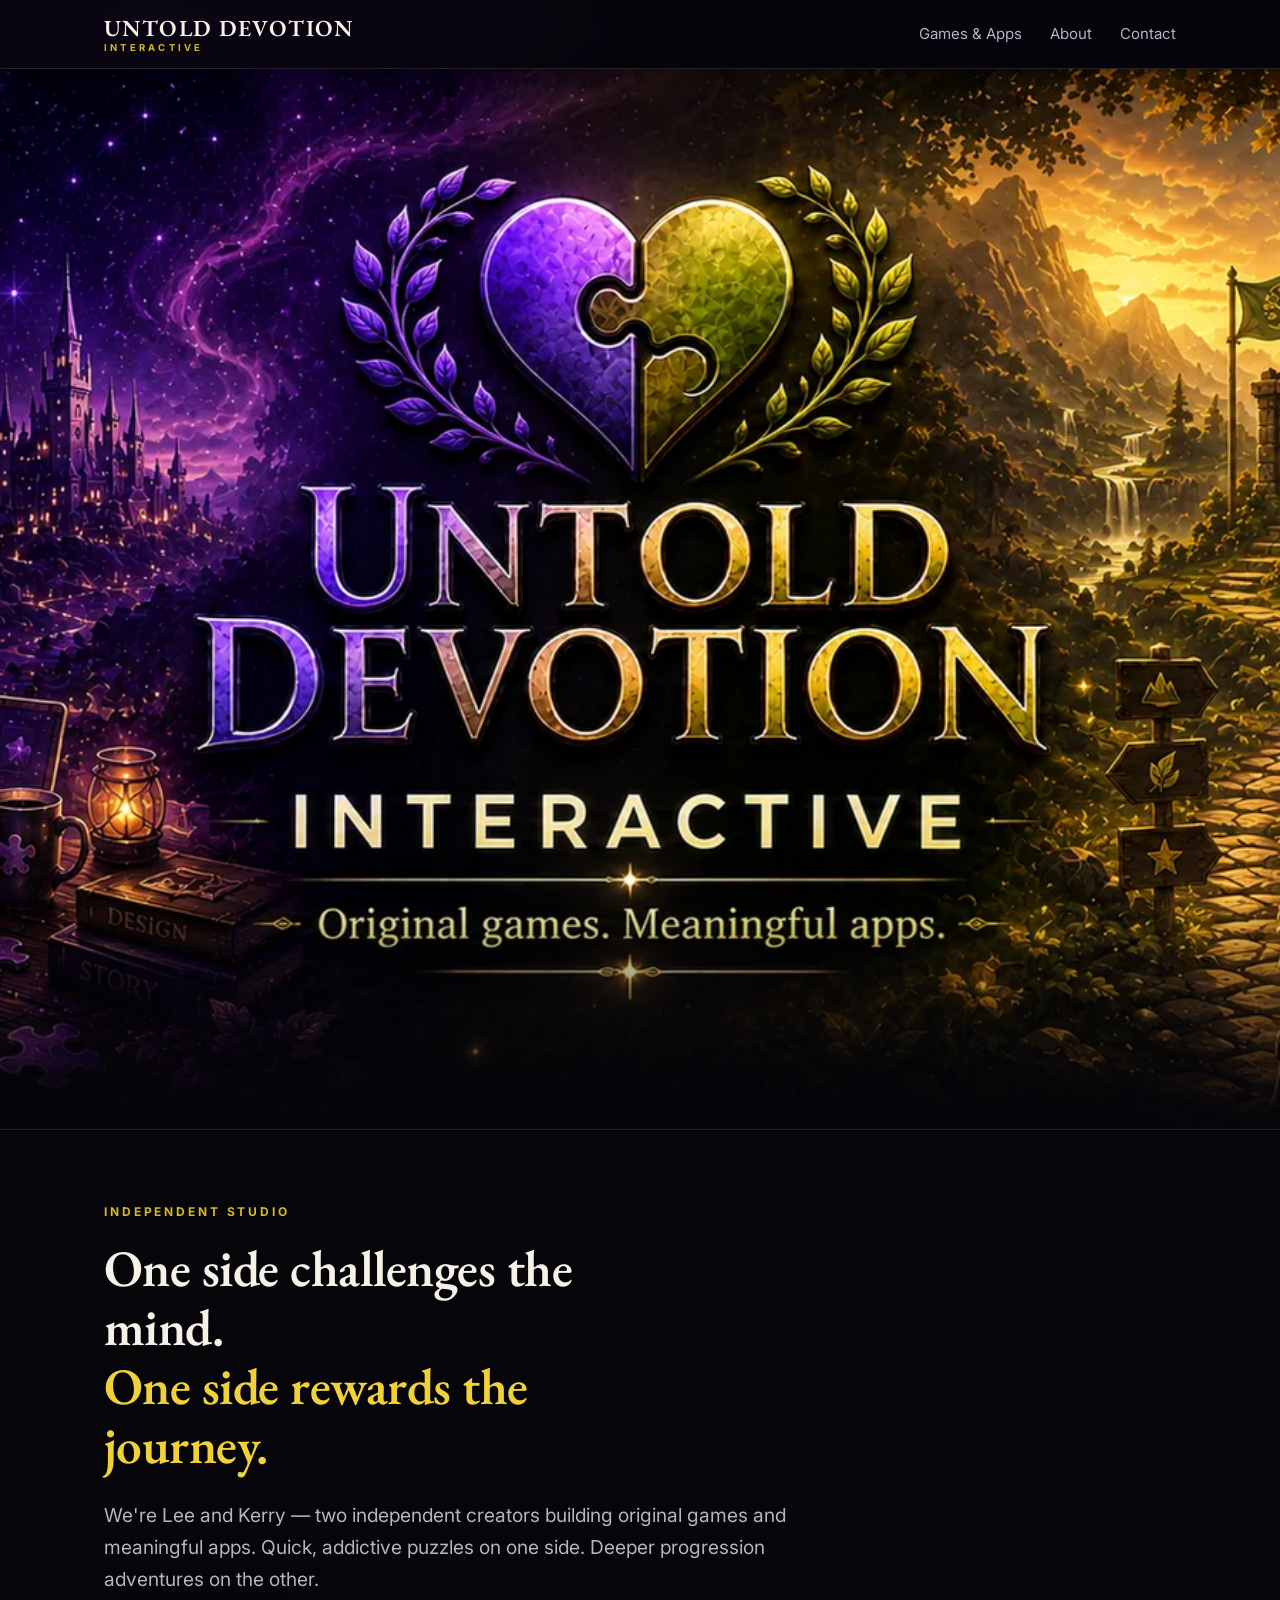
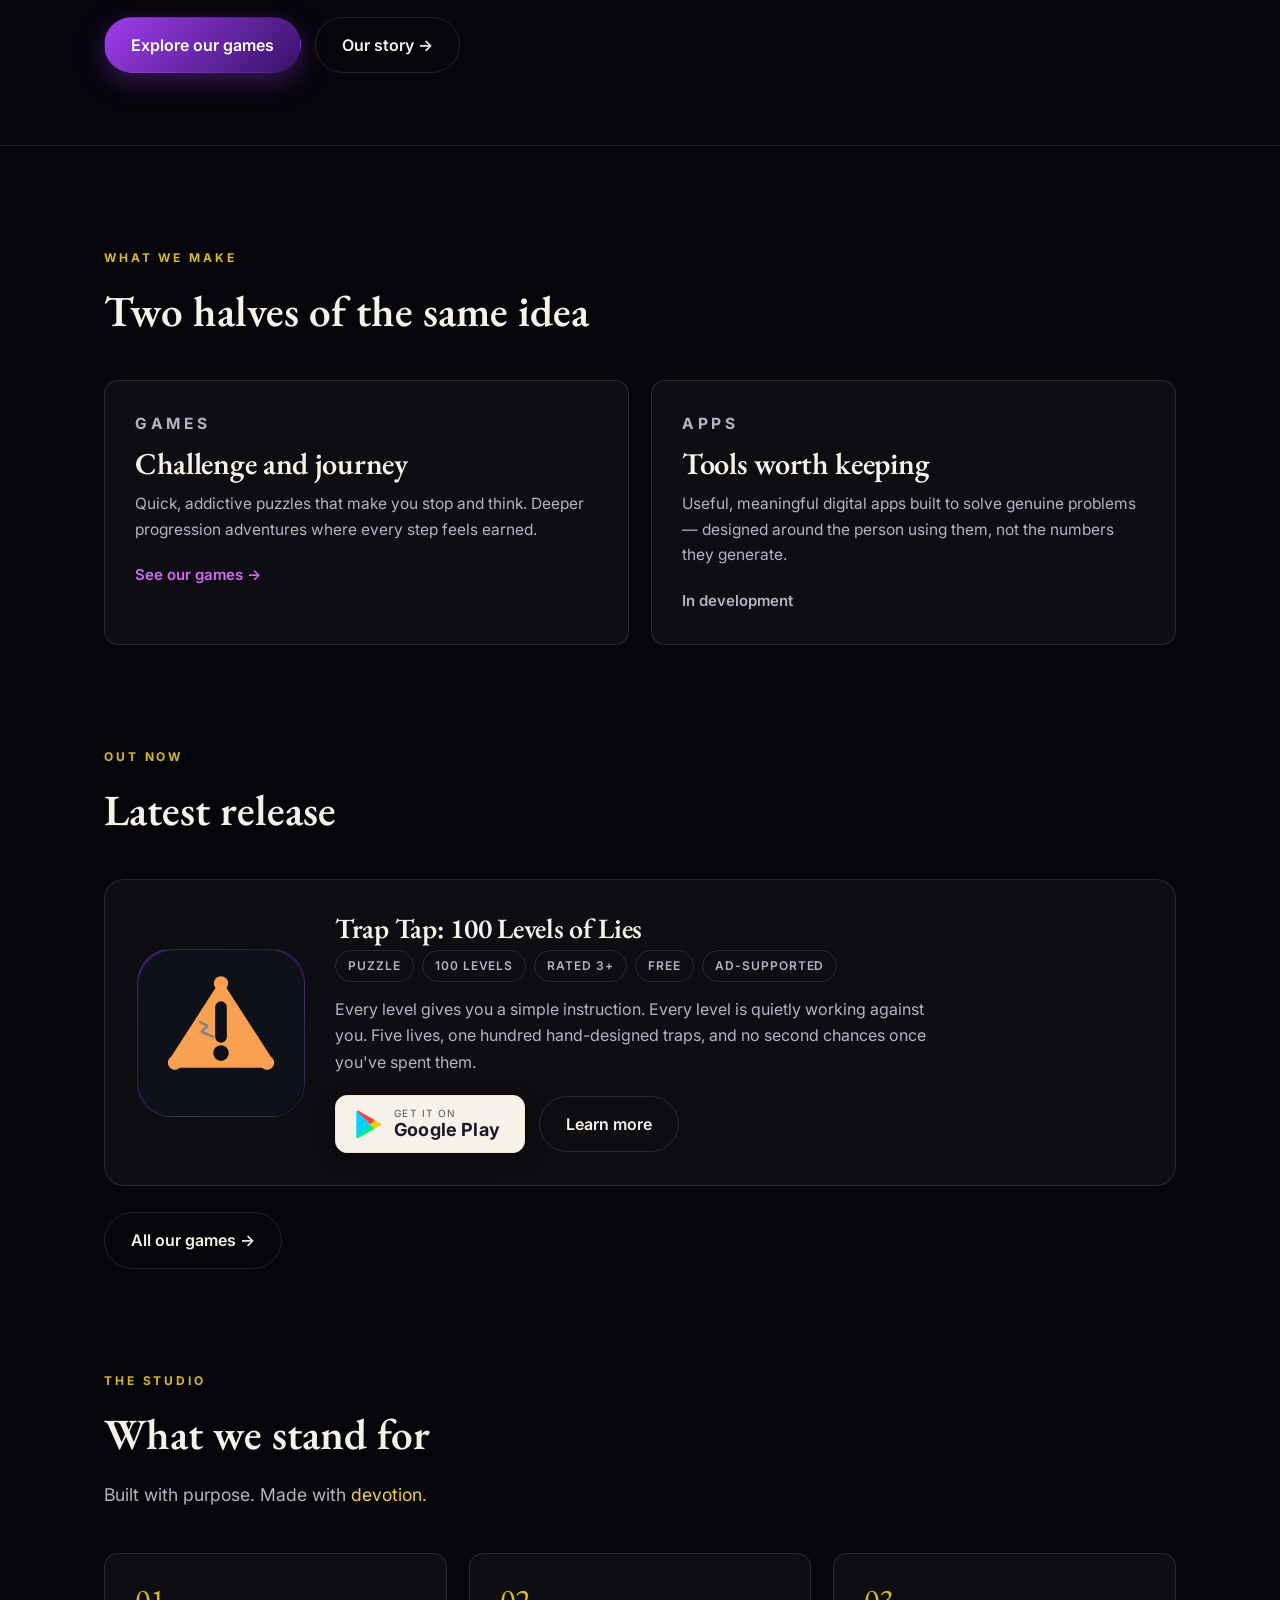
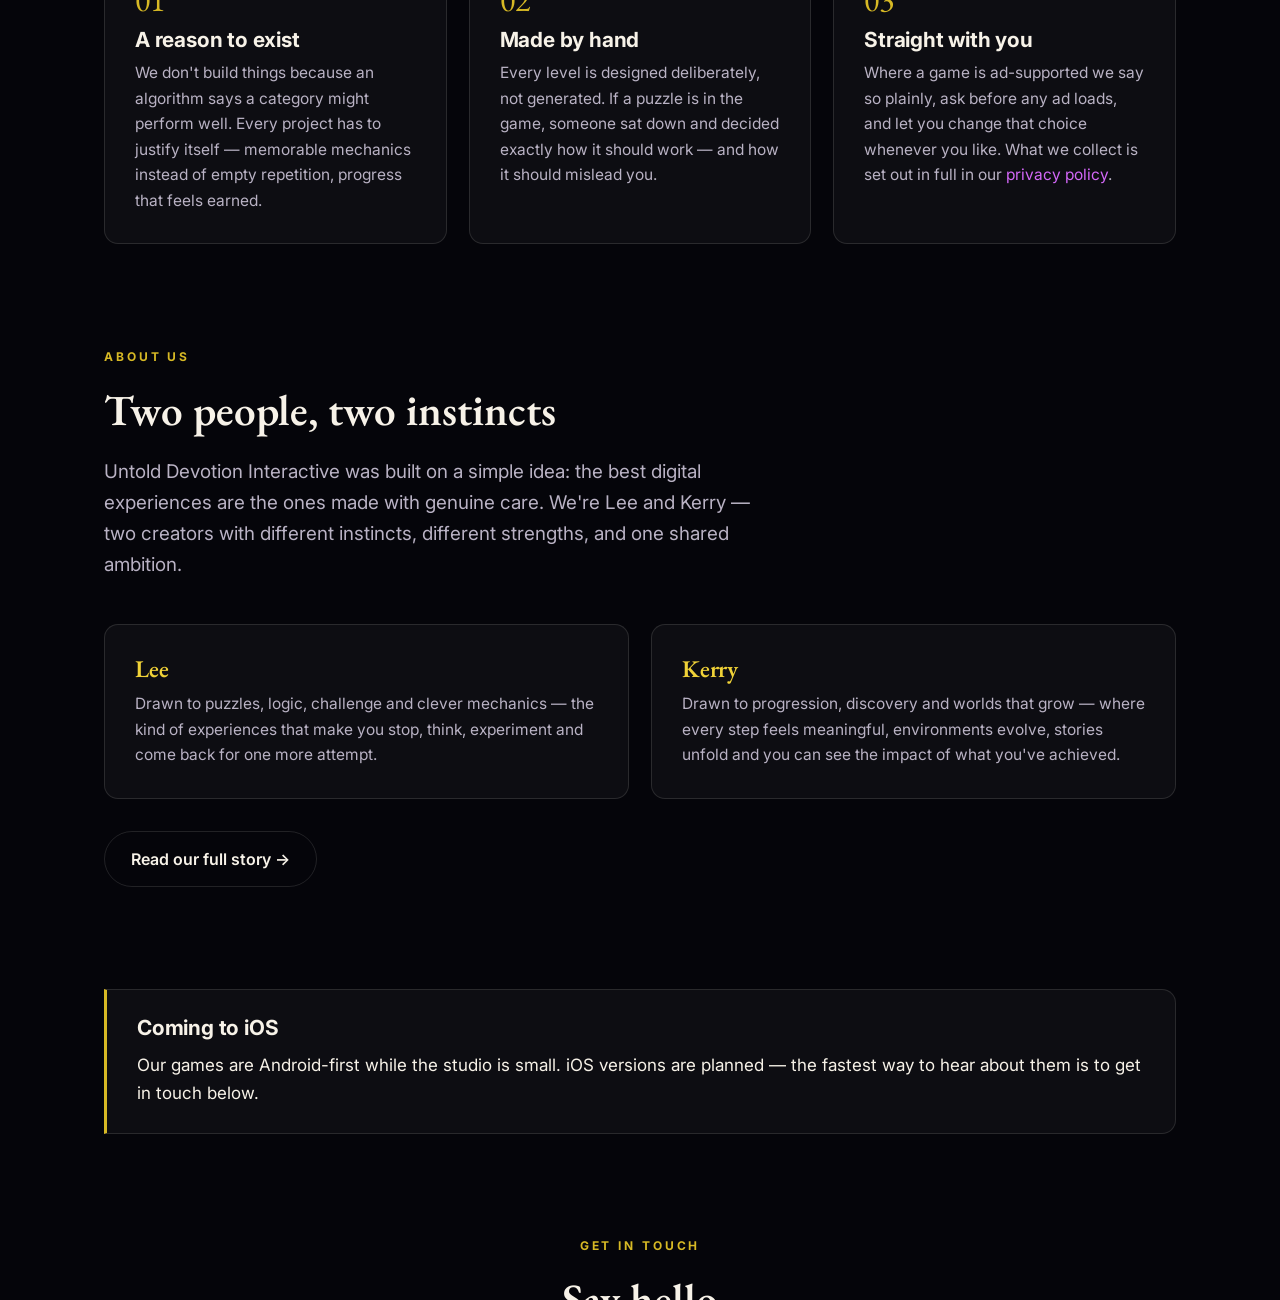
==== commit b6ad97c7: "mobile update" ====
--- a/index.html
+++ b/index.html
@@ -72,7 +72,7 @@
   <section class="hero" style="padding-block:clamp(40px,6vw,72px)">
     <div class="wrap">
       <p class="eyebrow">Independent Studio</p>
-      <h1 style="font-size:clamp(2.1rem,4.4vw,3.2rem);max-width:22ch">One side challenges the mind.<br><span class="gold">One side rewards the journey.</span></h1>
+      <h1 style="font-size:clamp(1.75rem,6.6vw,3.2rem);max-width:22ch">One side challenges the mind.<br><span class="gold">One side rewards the journey.</span></h1>
       <p class="lede" style="font-size:1.2rem">We're Lee and Kerry — two independent creators building original games and meaningful apps. Quick, addictive puzzles on one side. Deeper progression adventures on the other.</p>
       <div class="btn-row">
         <a class="btn btn-primary" href="/games/">Explore our games</a>
--- a/assets/site.css
+++ b/assets/site.css
@@ -107,9 +107,11 @@
 .banner {
   position: relative;
   width: 100%;
+  padding-block: 0;              /* overrides the global section padding */
   border-bottom: 1px solid var(--hairline);
   background: var(--midnight);
   overflow: hidden;
+  line-height: 0;                /* kills the inline-descender gap under the image */
 }
 .banner img {
   width: 100%; height: auto; display: block;
@@ -366,11 +368,35 @@
   .hero-art img { width: min(220px, 55%); }
   .grid-3, .grid-2 { grid-template-columns: 1fr; }
   .game-card { grid-template-columns: 1fr; justify-items: start; }
-  .nav { gap: 18px; font-size: 14px; }
-  .brand-sub { display: none; }
-  .brand-name { font-size: 17px; white-space: nowrap; }
-  .brand img { width: 28px; height: 28px; }
-  .site-header .wrap { gap: 14px; min-height: 60px; }
+  .nav { gap: 20px; font-size: 15px; }
+  .brand-name { font-size: 19px; letter-spacing: 0.05em; }
+}
+
+/* ---- Phone header: brand on its own line, nav as a full-width row ---- */
+@media (max-width: 760px) {
+  .site-header .wrap {
+    flex-direction: column; align-items: stretch;
+    gap: 0; min-height: 0; padding-block: 12px;
+  }
+  .brand { text-align: center; }
+  .brand-name { font-size: 20px; white-space: nowrap; }
+  .brand-sub { font-size: 9px; letter-spacing: 0.3em; }
+
+  .nav {
+    justify-content: center;
+    gap: 4px;
+    margin-top: 10px;
+    padding-top: 10px;
+    border-top: 1px solid var(--hairline);
+    font-size: 14px;
+  }
+  .nav a {
+    white-space: nowrap;          /* never break "Games & Apps" */
+    padding: 8px 12px;            /* comfortable tap target */
+    border-radius: 999px;
+    line-height: 1.2;
+  }
+  .nav a[aria-current="page"] { background: var(--surface); color: var(--cream); }
 }
 
 @media (max-width: 560px) {
@@ -378,8 +404,33 @@
   .wrap { padding-inline: 18px; }
   .btn, .badge-store, .badge-soon { width: 100%; }
   .btn-row { gap: 10px; }
-  .game-card .art { width: 128px; height: 128px; border-radius: 26px; }
   .card { padding: 24px; }
+
+  /* Game / project cards: icon and text stack cleanly */
+  .game-card { padding: 24px; gap: 20px; border-radius: 18px; }
+  .game-card .art { width: 104px; height: 104px; border-radius: 24px; }
+  .game-card h3 { font-size: 1.45rem; }
+  .art-initial { font-size: 3rem; }
+  .teaser { font-size: 1.15rem; }
+
+  /* Chips wrap tidily instead of stretching the row */
+  .meta { gap: 6px; }
+  .meta li { font-size: 11px; padding: 4px 10px; }
+
+  .section-head { margin-bottom: 32px; }
+  .callout { padding: 22px 20px; }
+  .footer-grid { gap: 22px; }
+  .footer-links { gap: 4px 8px; font-size: 14px; }
+  .footer-links a { padding: 8px 10px; margin: -8px 0; }
+  .route-link { display: inline-block; padding: 6px 0; }
+  .footer-tagline { font-size: 1rem; margin-top: 20px; }
+}
+
+@media (max-width: 400px) {
+  .nav { gap: 0; }
+  .nav a { padding: 8px 9px; font-size: 13.5px; }
+  .wrap { padding-inline: 16px; }
+  .game-card .art { width: 88px; height: 88px; border-radius: 20px; }
 }
 
 @media (prefers-reduced-motion: reduce) {
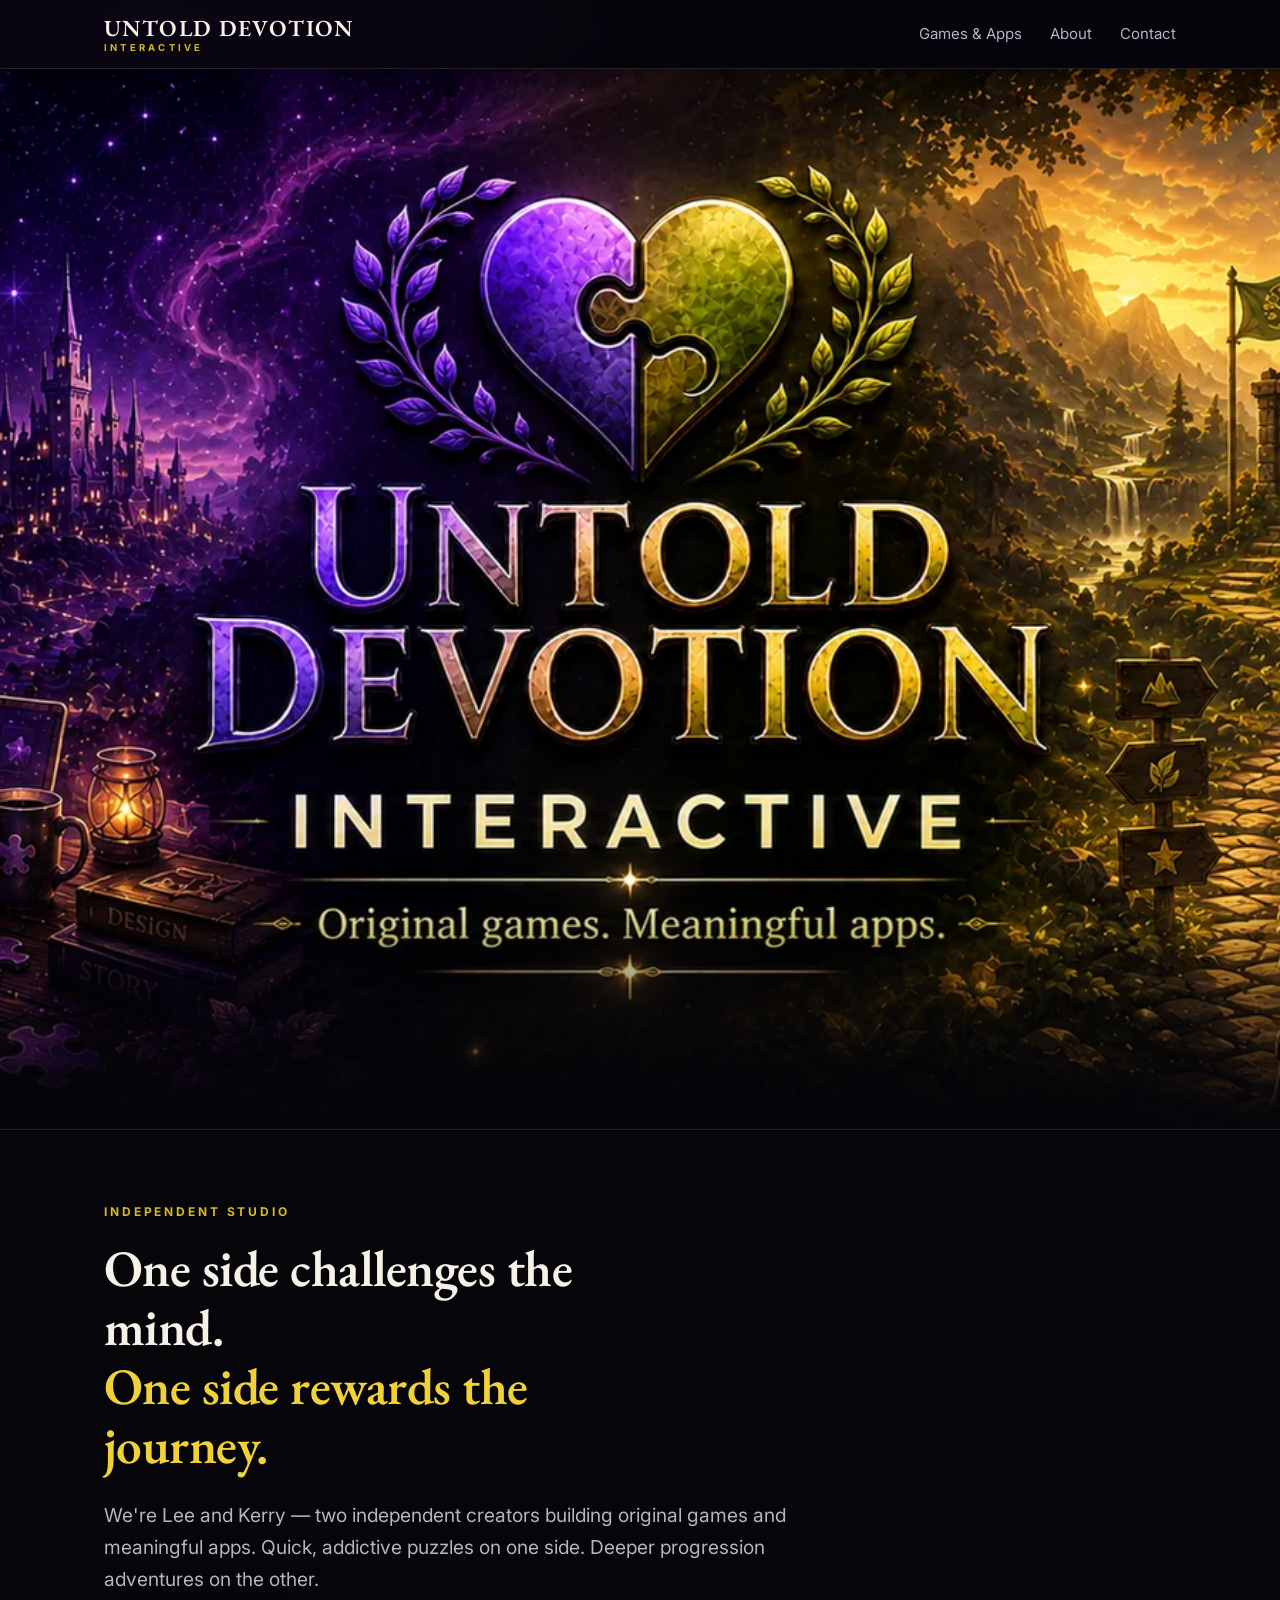
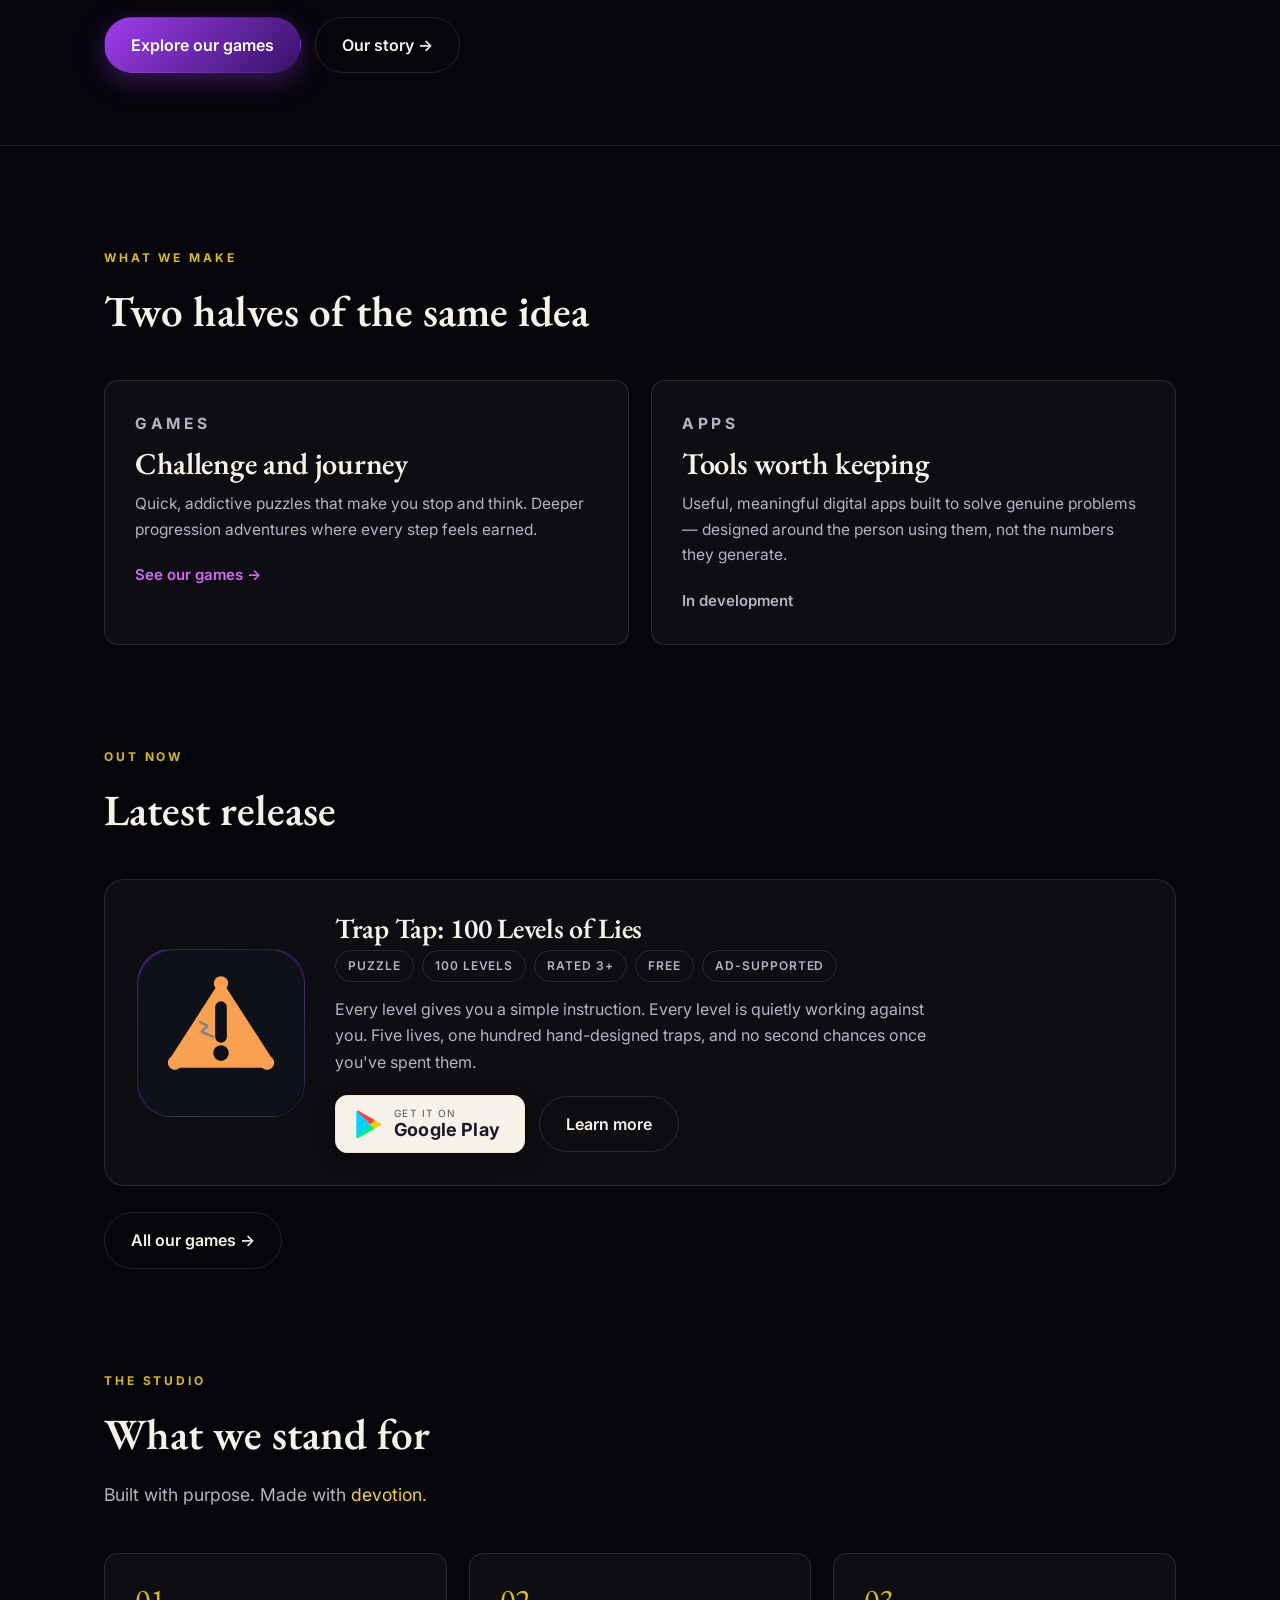
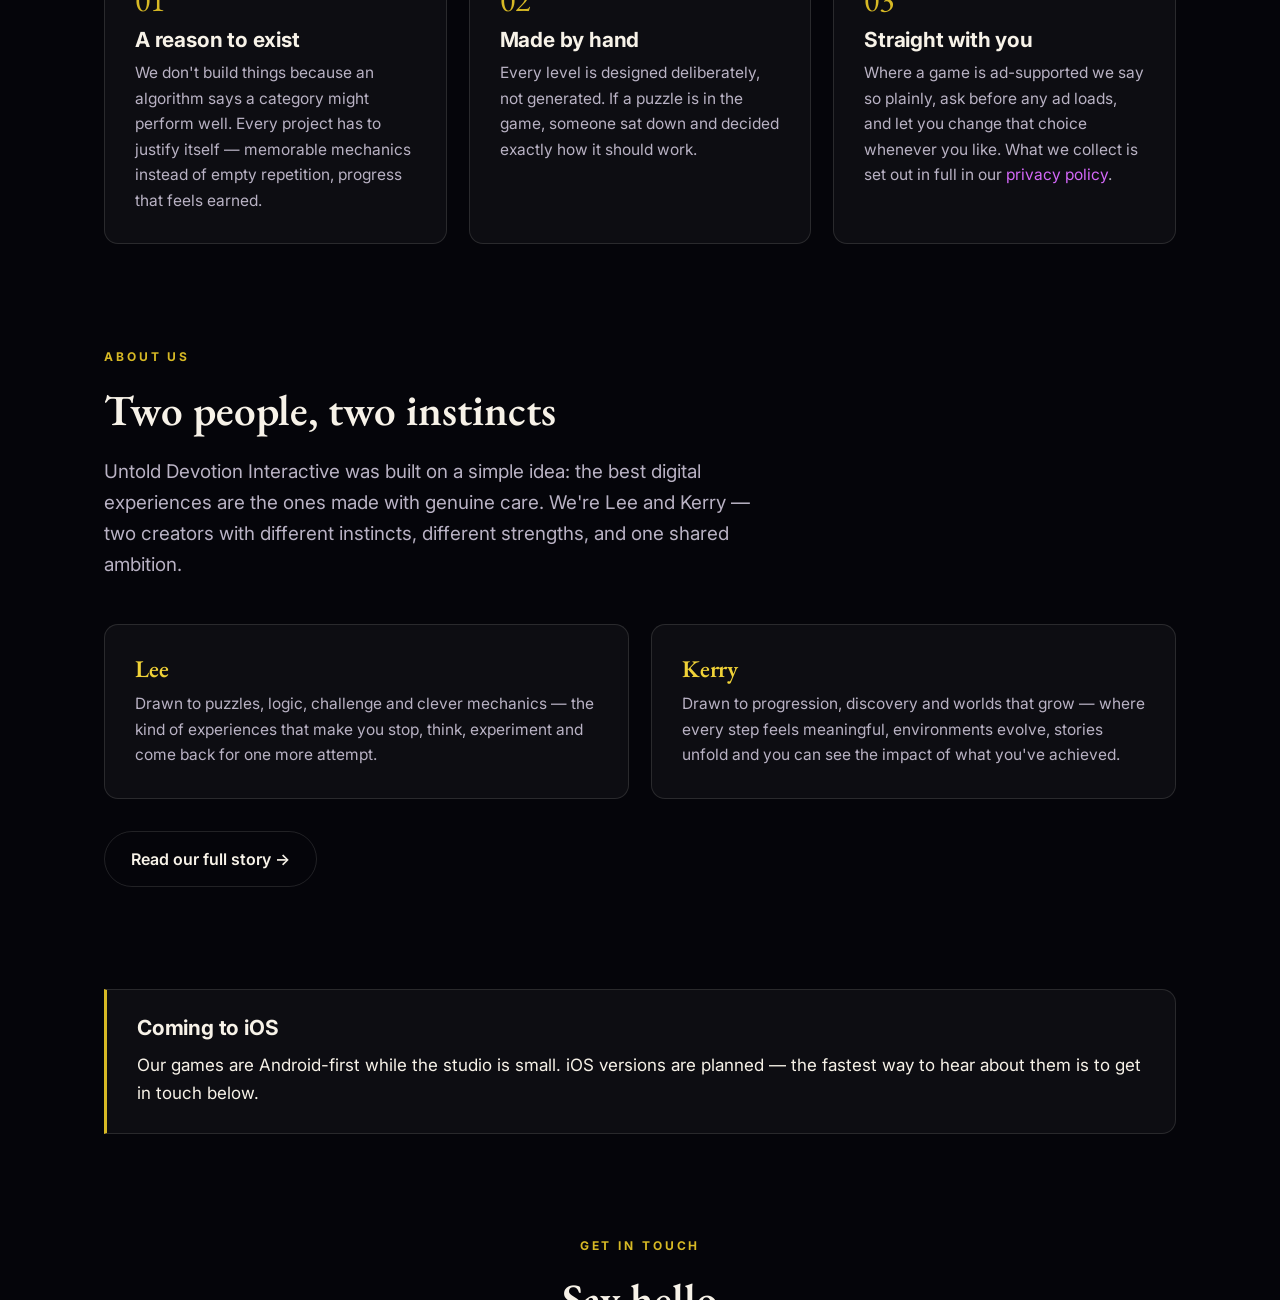
==== commit ad4d1e58: "update" ====
--- a/index.html
+++ b/index.html
@@ -23,7 +23,7 @@
 <link rel="preconnect" href="https://fonts.googleapis.com">
 <link rel="preconnect" href="https://fonts.gstatic.com" crossorigin>
 <link href="https://fonts.googleapis.com/css2?family=EB+Garamond:wght@500;600&family=Inter:wght@400;600;700&display=swap" rel="stylesheet">
-<link rel="stylesheet" href="/assets/site.css">
+<link rel="stylesheet" href="/assets/site.css?v=19122ed1">
 <link rel="preload" as="image" href="/assets/brand/banner.webp" type="image/webp" media="(min-width: 701px)">
 
 <script type="application/ld+json">
@@ -169,7 +169,7 @@
         <div class="card">
           <div class="num">02</div>
           <h3>Made by hand</h3>
-          <p>Every level is designed deliberately, not generated. If a puzzle is in the game, someone sat down and decided exactly how it should work — and how it should mislead you.</p>
+          <p>Every level is designed deliberately, not generated. If a puzzle is in the game, someone sat down and decided exactly how it should work.</p>
         </div>
         <div class="card">
           <div class="num">03</div>
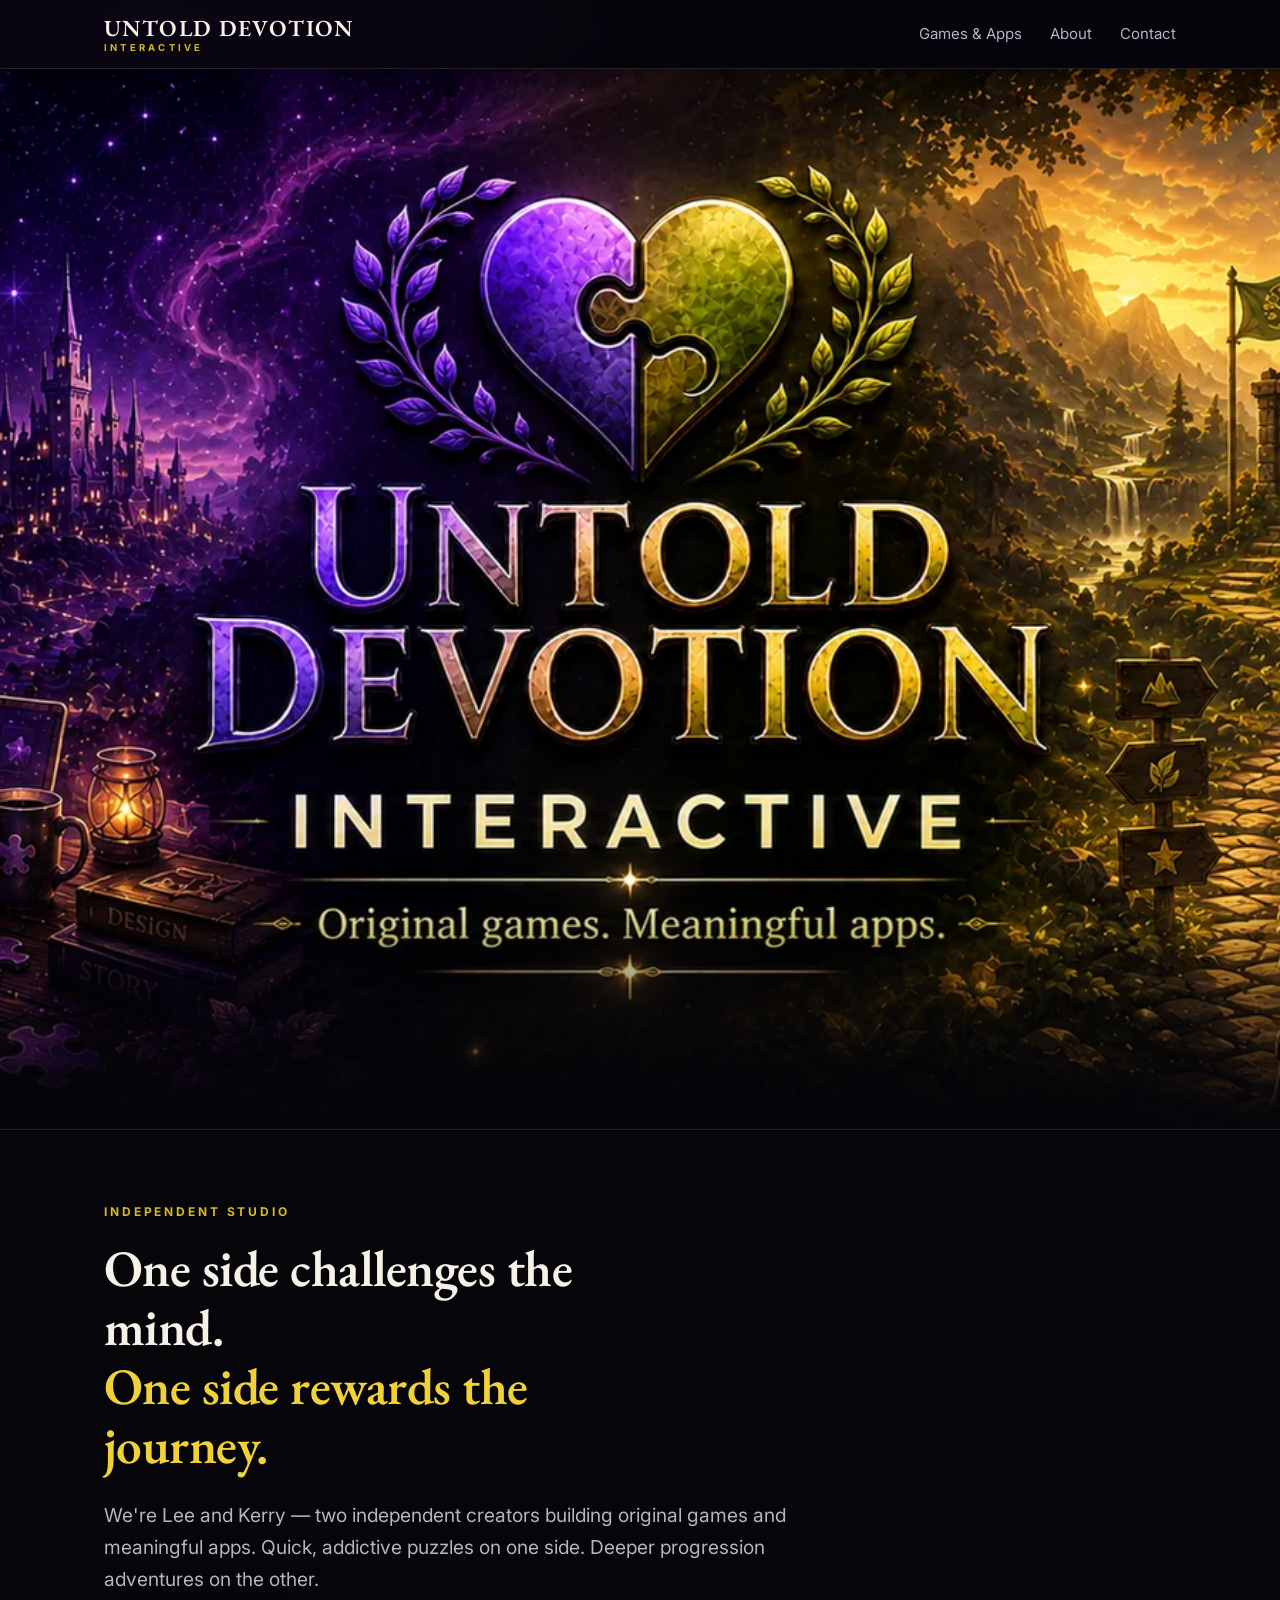
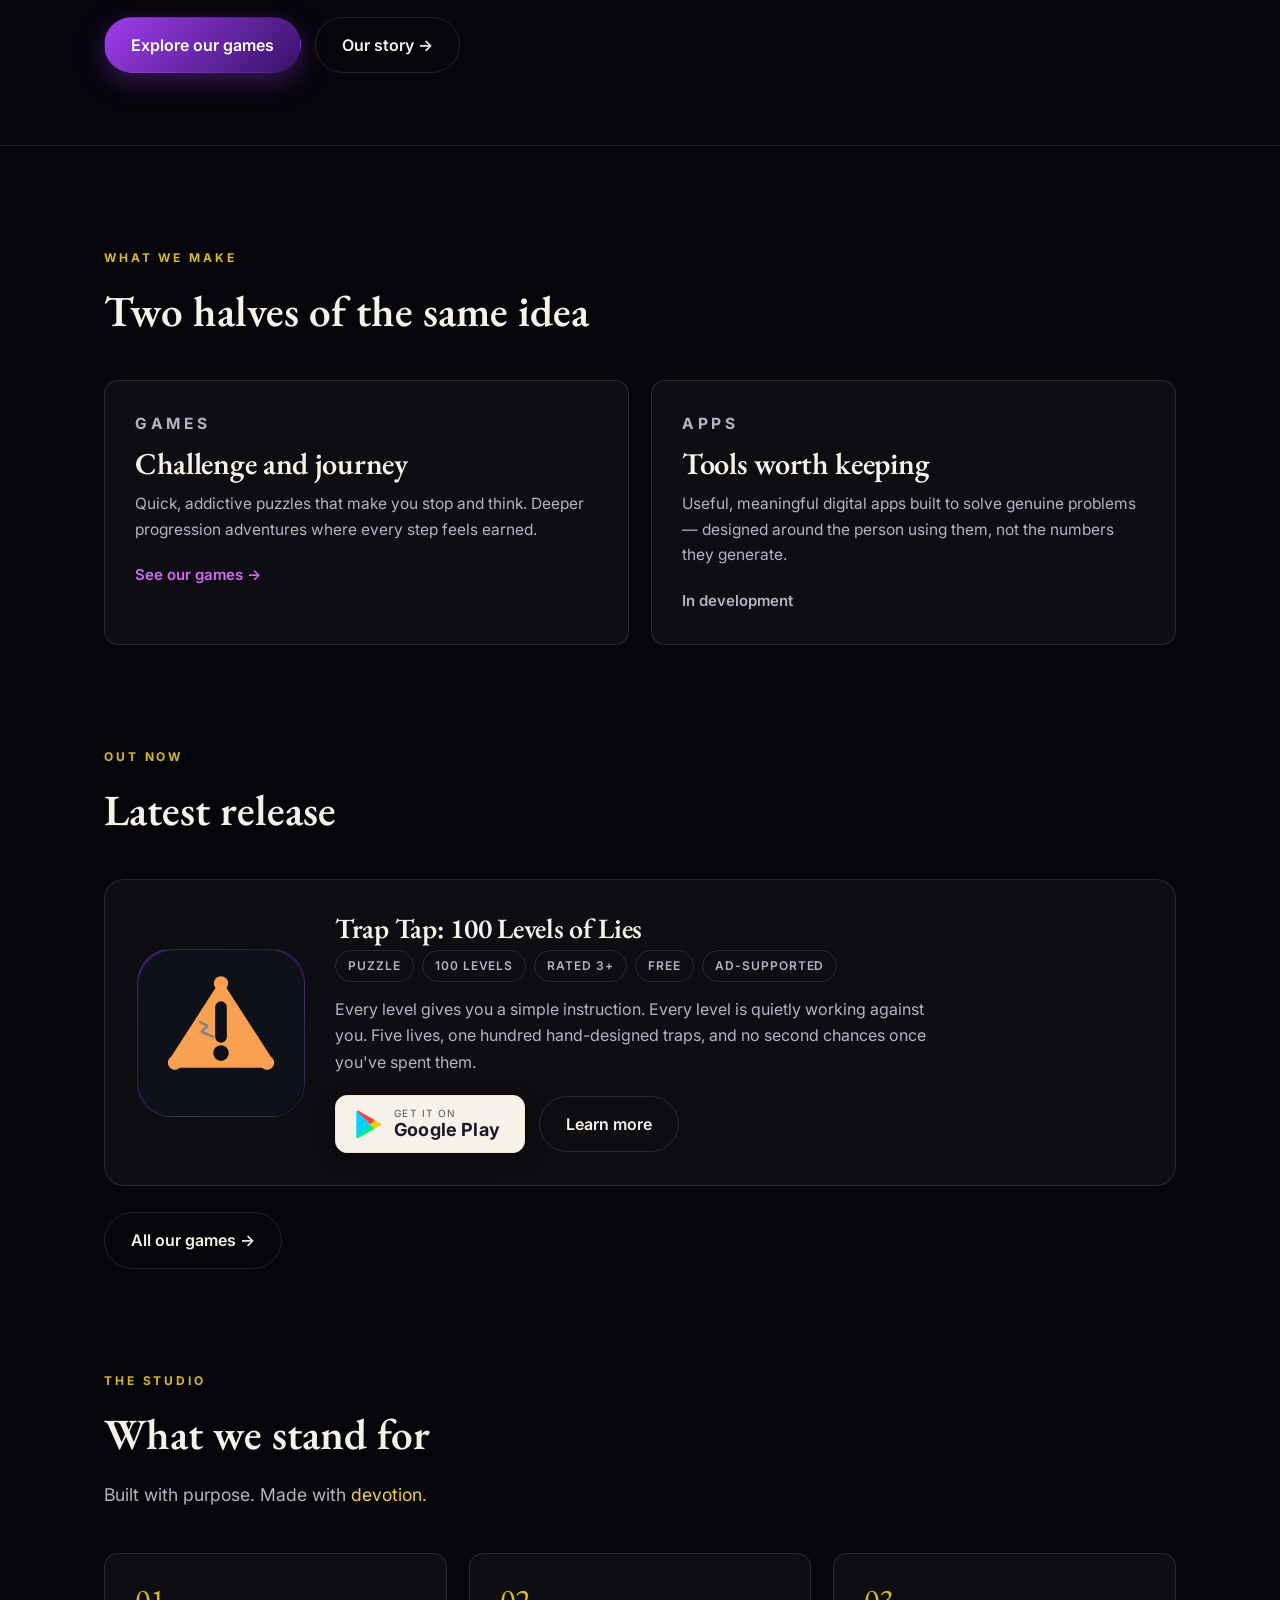
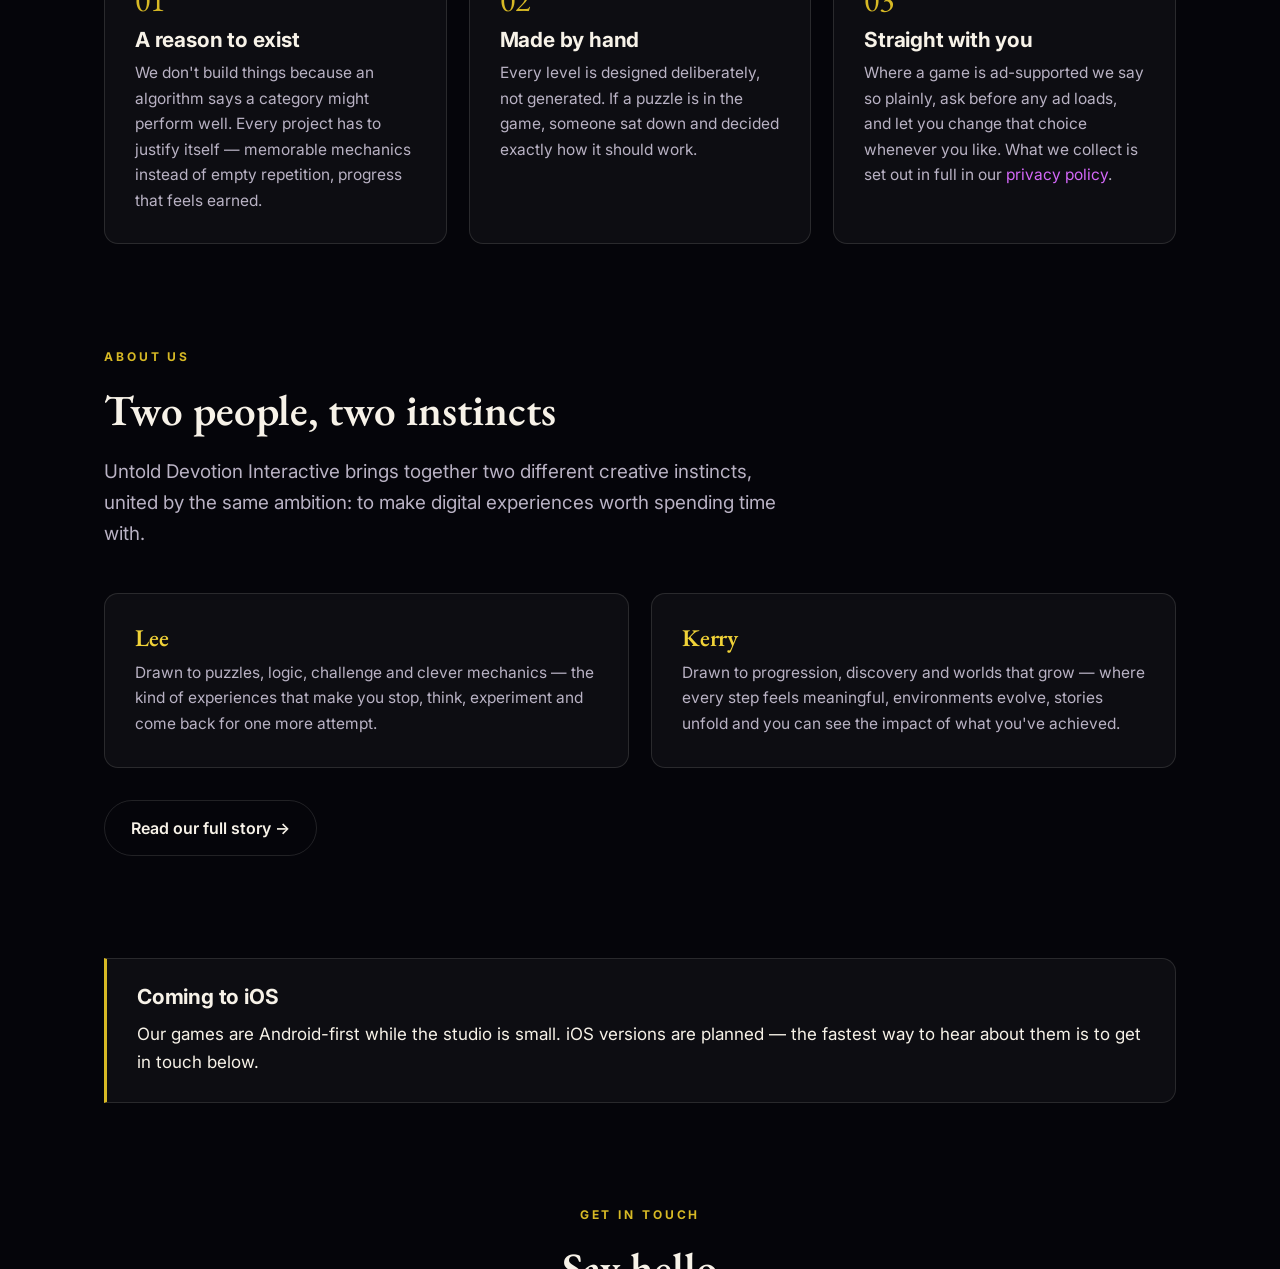
==== commit 3fa5441e: "update 18.08.2026" ====
--- a/index.html
+++ b/index.html
@@ -185,7 +185,7 @@
       <div class="section-head">
         <p class="eyebrow">About Us</p>
         <h2>Two people, two instincts</h2>
-        <p class="lede">Untold Devotion Interactive was built on a simple idea: the best digital experiences are the ones made with genuine care. We're Lee and Kerry — two creators with different instincts, different strengths, and one shared ambition.</p>
+        <p class="lede">Untold Devotion Interactive brings together two different creative instincts, united by the same ambition: to make digital experiences worth spending time with.</p>
       </div>
       <div class="grid grid-2">
         <div class="card">
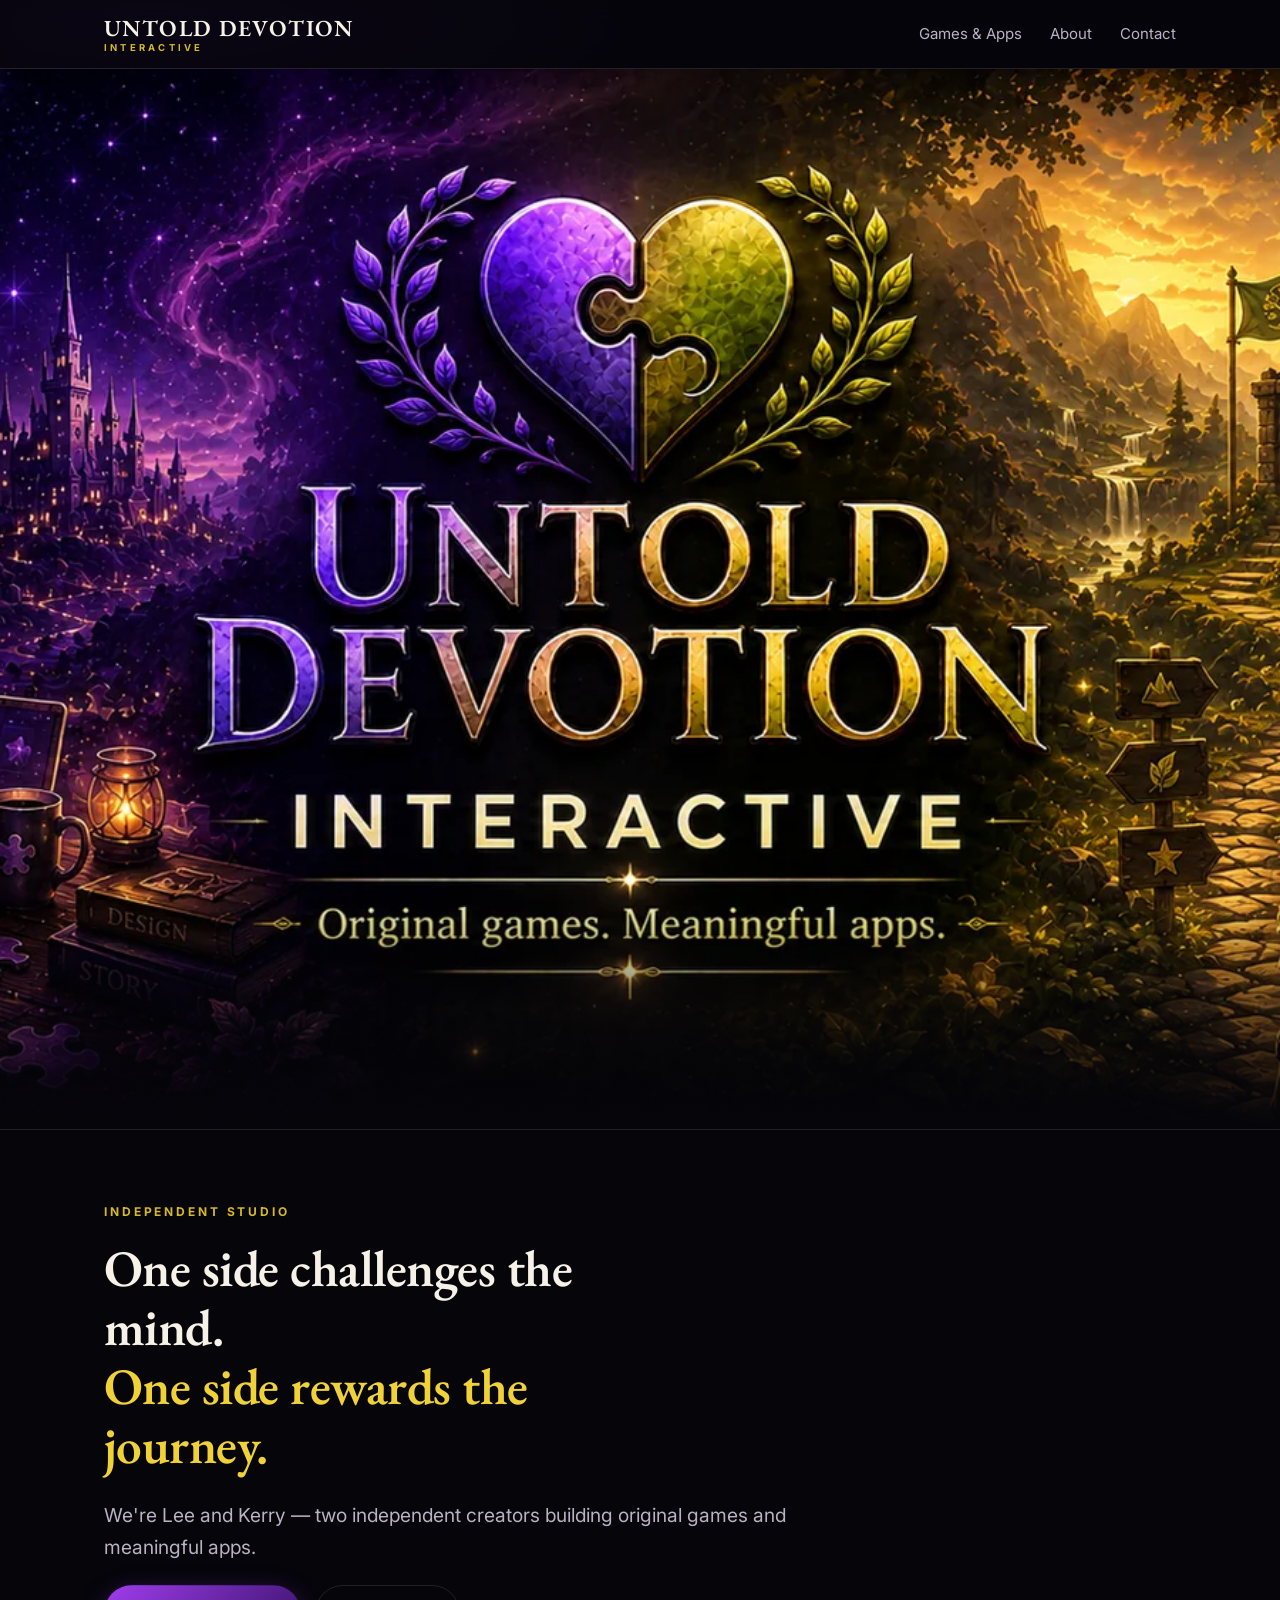
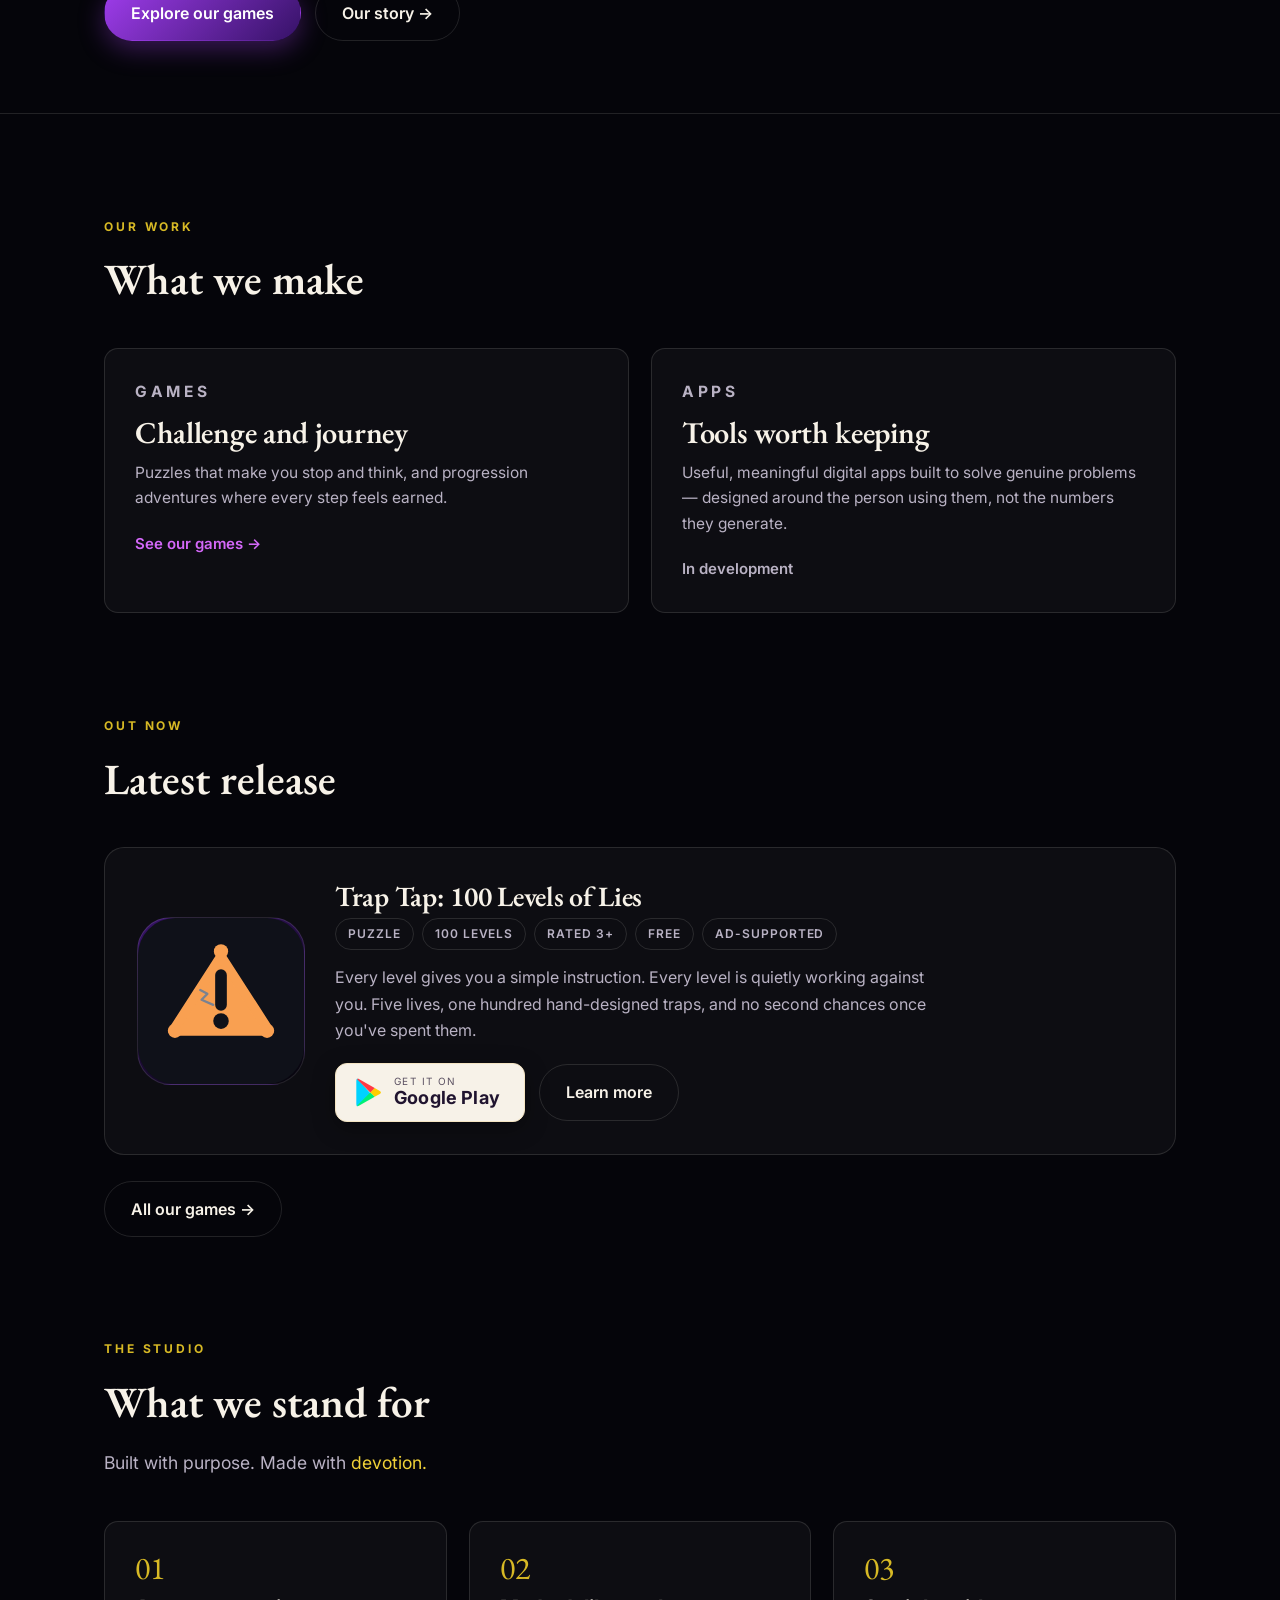
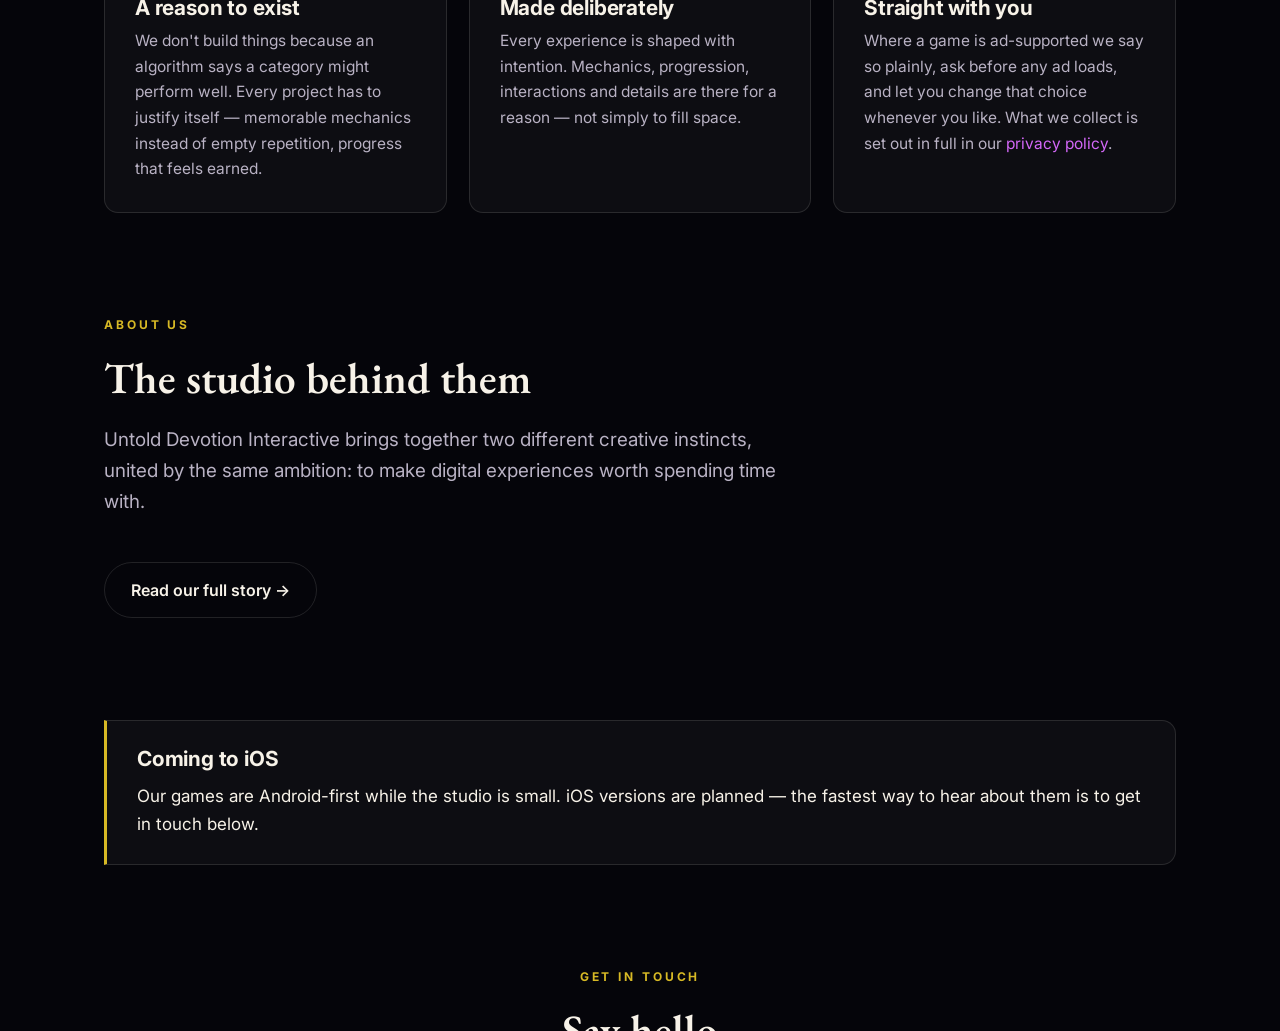
==== commit cbe68d21: "site update" ====
--- a/index.html
+++ b/index.html
@@ -73,7 +73,7 @@
     <div class="wrap">
       <p class="eyebrow">Independent Studio</p>
       <h1 style="font-size:clamp(1.75rem,6.6vw,3.2rem);max-width:22ch">One side challenges the mind.<br><span class="gold">One side rewards the journey.</span></h1>
-      <p class="lede" style="font-size:1.2rem">We're Lee and Kerry — two independent creators building original games and meaningful apps. Quick, addictive puzzles on one side. Deeper progression adventures on the other.</p>
+      <p class="lede" style="font-size:1.2rem">We're Lee and Kerry — two independent creators building original games and meaningful apps.</p>
       <div class="btn-row">
         <a class="btn btn-primary" href="/games/">Explore our games</a>
         <a class="btn btn-ghost" href="/about/">Our story →</a>
@@ -86,15 +86,15 @@
   <section id="what-we-make">
     <div class="wrap">
       <div class="section-head">
-        <p class="eyebrow">What we make</p>
-        <h2>Two halves of the same idea</h2>
+        <p class="eyebrow">Our work</p>
+        <h2>What we make</h2>
       </div>
 
       <div class="grid grid-2">
         <a class="card route-card" href="/games/">
           <p class="eyebrow" style="margin-bottom:10px">Games</p>
           <h3 style="font-family:var(--display);font-size:1.9rem;font-weight:600;margin-bottom:10px">Challenge and journey</h3>
-          <p style="margin-bottom:18px">Quick, addictive puzzles that make you stop and think. Deeper progression adventures where every step feels earned.</p>
+          <p style="margin-bottom:18px">Puzzles that make you stop and think, and progression adventures where every step feels earned.</p>
           <span class="route-link">See our games →</span>
         </a>
 
@@ -168,8 +168,8 @@
         </div>
         <div class="card">
           <div class="num">02</div>
-          <h3>Made by hand</h3>
-          <p>Every level is designed deliberately, not generated. If a puzzle is in the game, someone sat down and decided exactly how it should work.</p>
+          <h3>Made deliberately</h3>
+          <p>Every experience is shaped with intention. Mechanics, progression, interactions and details are there for a reason — not simply to fill space.</p>
         </div>
         <div class="card">
           <div class="num">03</div>
@@ -184,18 +184,8 @@
     <div class="wrap">
       <div class="section-head">
         <p class="eyebrow">About Us</p>
-        <h2>Two people, two instincts</h2>
+        <h2>The studio behind them</h2>
         <p class="lede">Untold Devotion Interactive brings together two different creative instincts, united by the same ambition: to make digital experiences worth spending time with.</p>
-      </div>
-      <div class="grid grid-2">
-        <div class="card">
-          <h3 class="gold" style="font-family:var(--display);font-size:1.5rem;font-weight:600">Lee</h3>
-          <p>Drawn to puzzles, logic, challenge and clever mechanics — the kind of experiences that make you stop, think, experiment and come back for one more attempt.</p>
-        </div>
-        <div class="card">
-          <h3 class="gold" style="font-family:var(--display);font-size:1.5rem;font-weight:600">Kerry</h3>
-          <p>Drawn to progression, discovery and worlds that grow — where every step feels meaningful, environments evolve, stories unfold and you can see the impact of what you've achieved.</p>
-        </div>
       </div>
       <div class="btn-row" style="margin-top:32px">
         <a class="btn btn-ghost" href="/about/">Read our full story →</a>
@@ -235,7 +225,7 @@
         </a>
       </div>
       <nav class="footer-links" aria-label="Footer">
-        <a href="/games/">Games</a>
+        <a href="/games/">Games &amp; Apps</a>
         <a href="/about/">About</a>
         <a href="/traptap/">Trap Tap</a>
         <a href="/privacy/">Privacy</a>
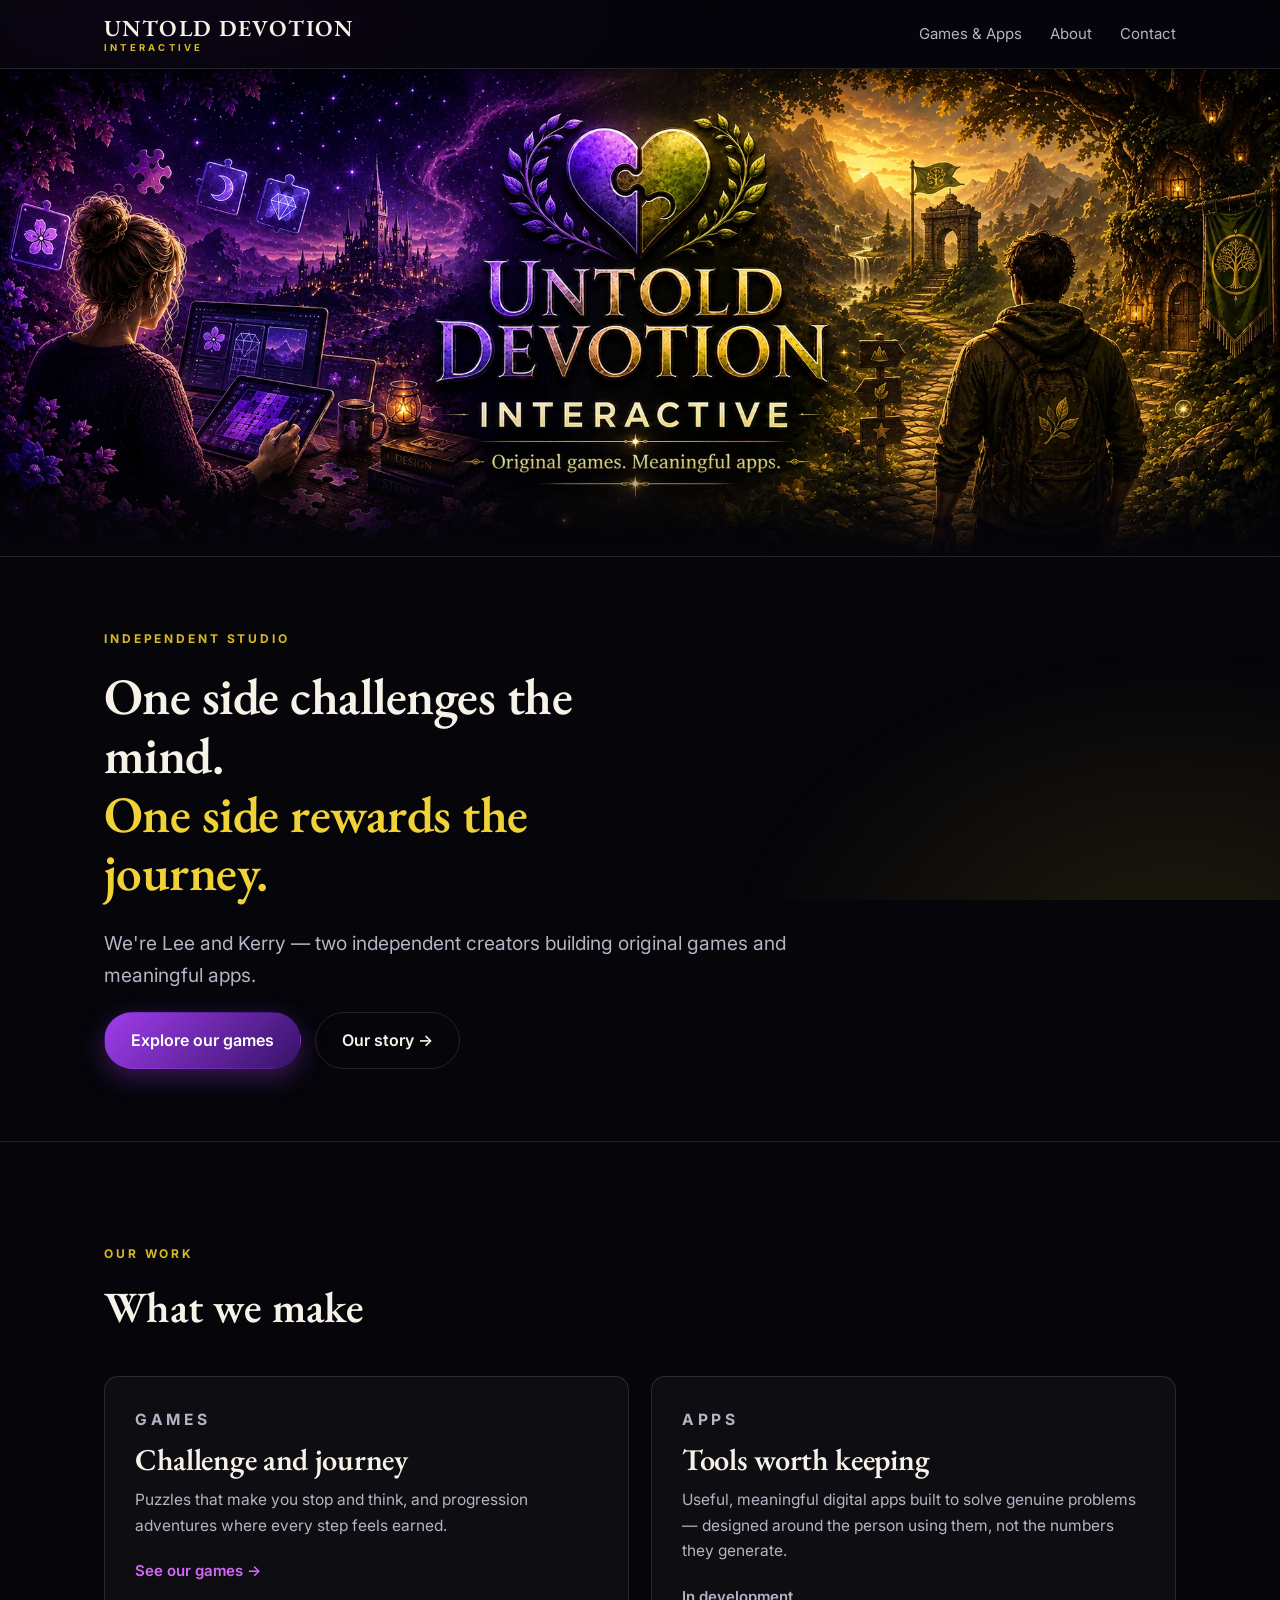
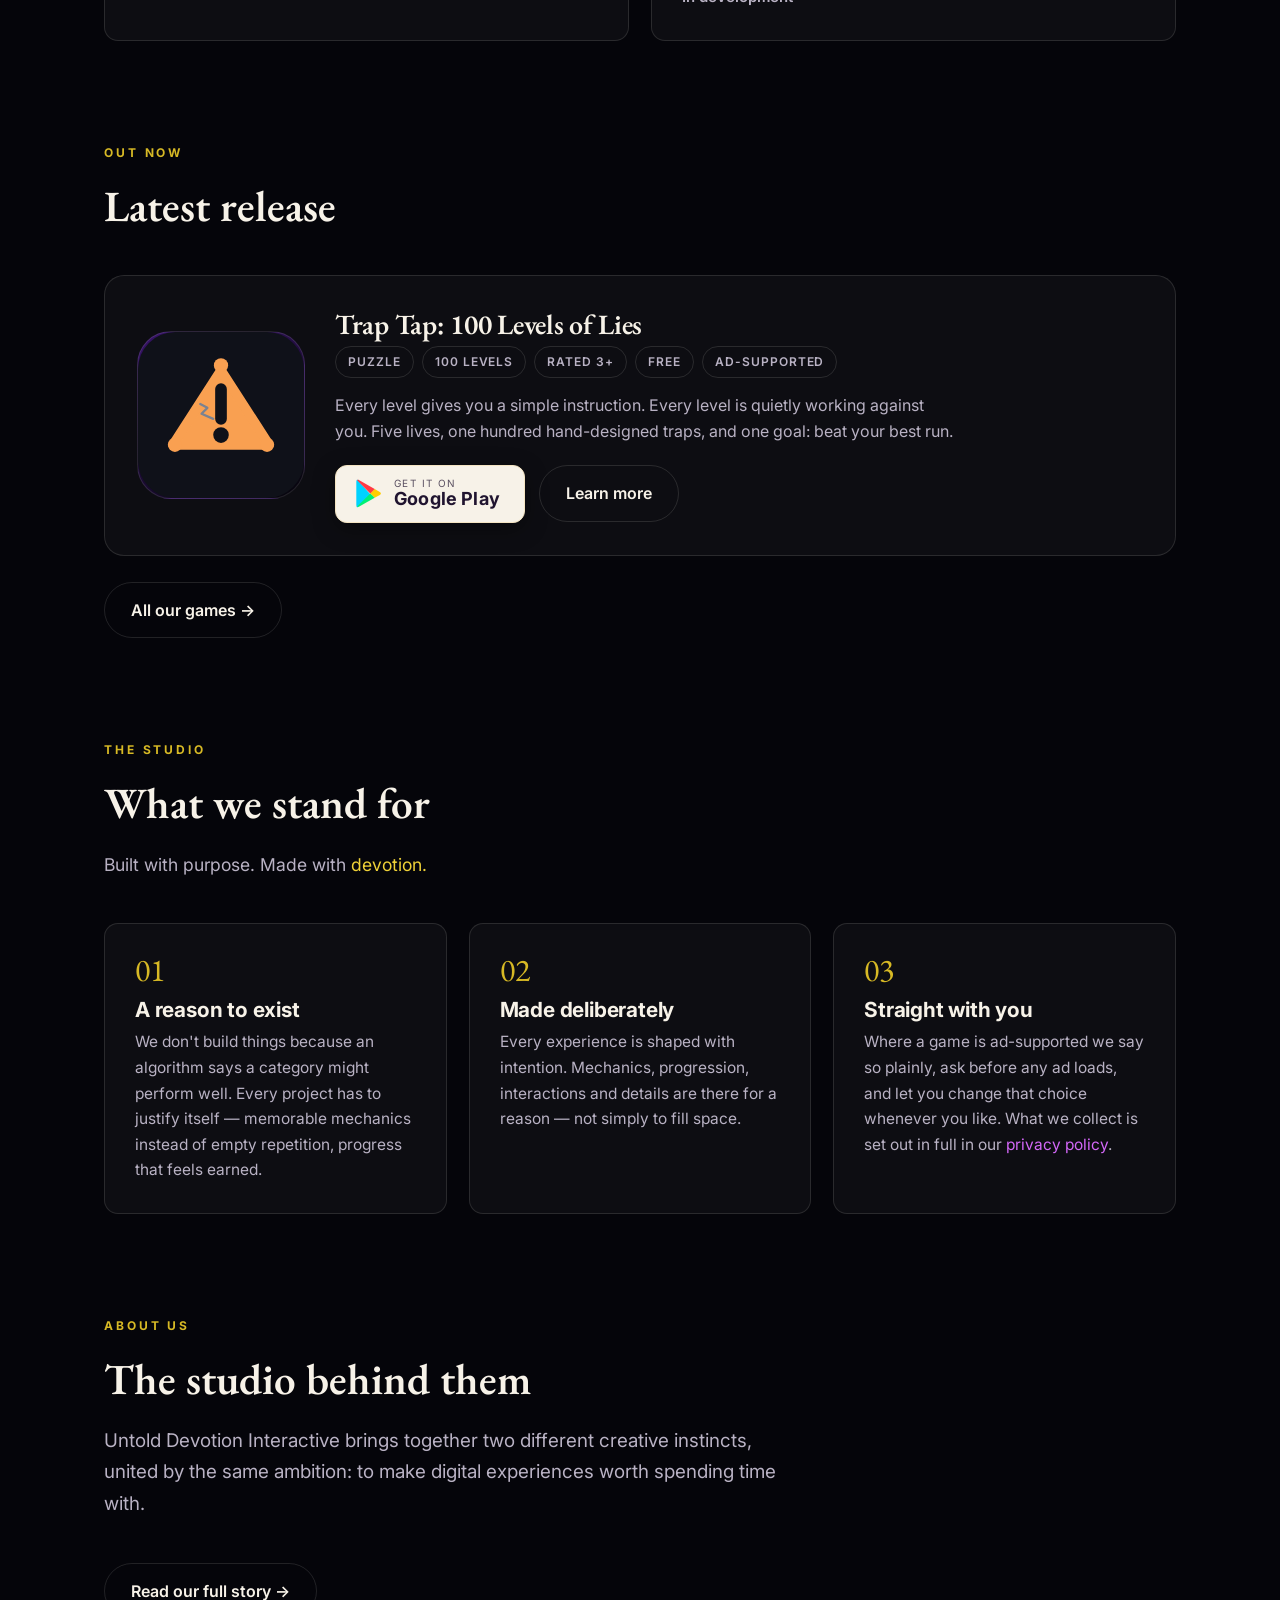
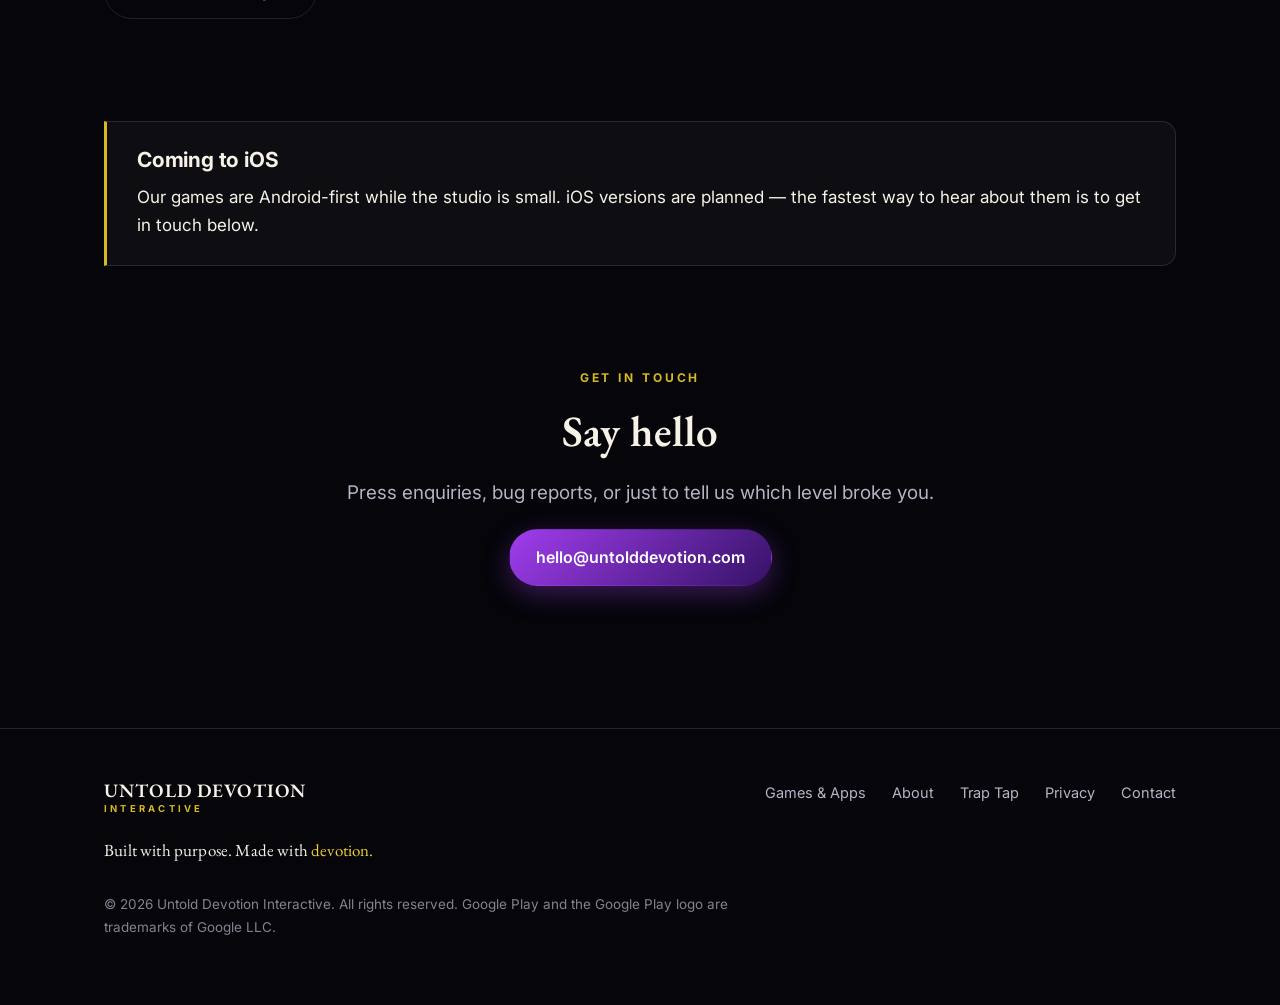
==== commit 5b1a9a77: "update 2" ====
--- a/index.html
+++ b/index.html
@@ -128,7 +128,7 @@
             <li>Free</li>
             <li>Ad-supported</li>
           </ul>
-          <p class="lede" style="font-size:1rem;margin-bottom:20px">Every level gives you a simple instruction. Every level is quietly working against you. Five lives, one hundred hand-designed traps, and no second chances once you've spent them.</p>
+          <p class="lede" style="font-size:1rem;margin-bottom:20px">Every level gives you a simple instruction. Every level is quietly working against you. Five lives, one hundred hand-designed traps, and one goal: beat your best run.</p>
           <div class="btn-row">
             <a class="badge-store" href="https://play.google.com/store/apps/details?id=com.untolddevotion.traptap" target="_blank" rel="noopener">
               <svg viewBox="0 0 512 566" aria-hidden="true" focusable="false">
